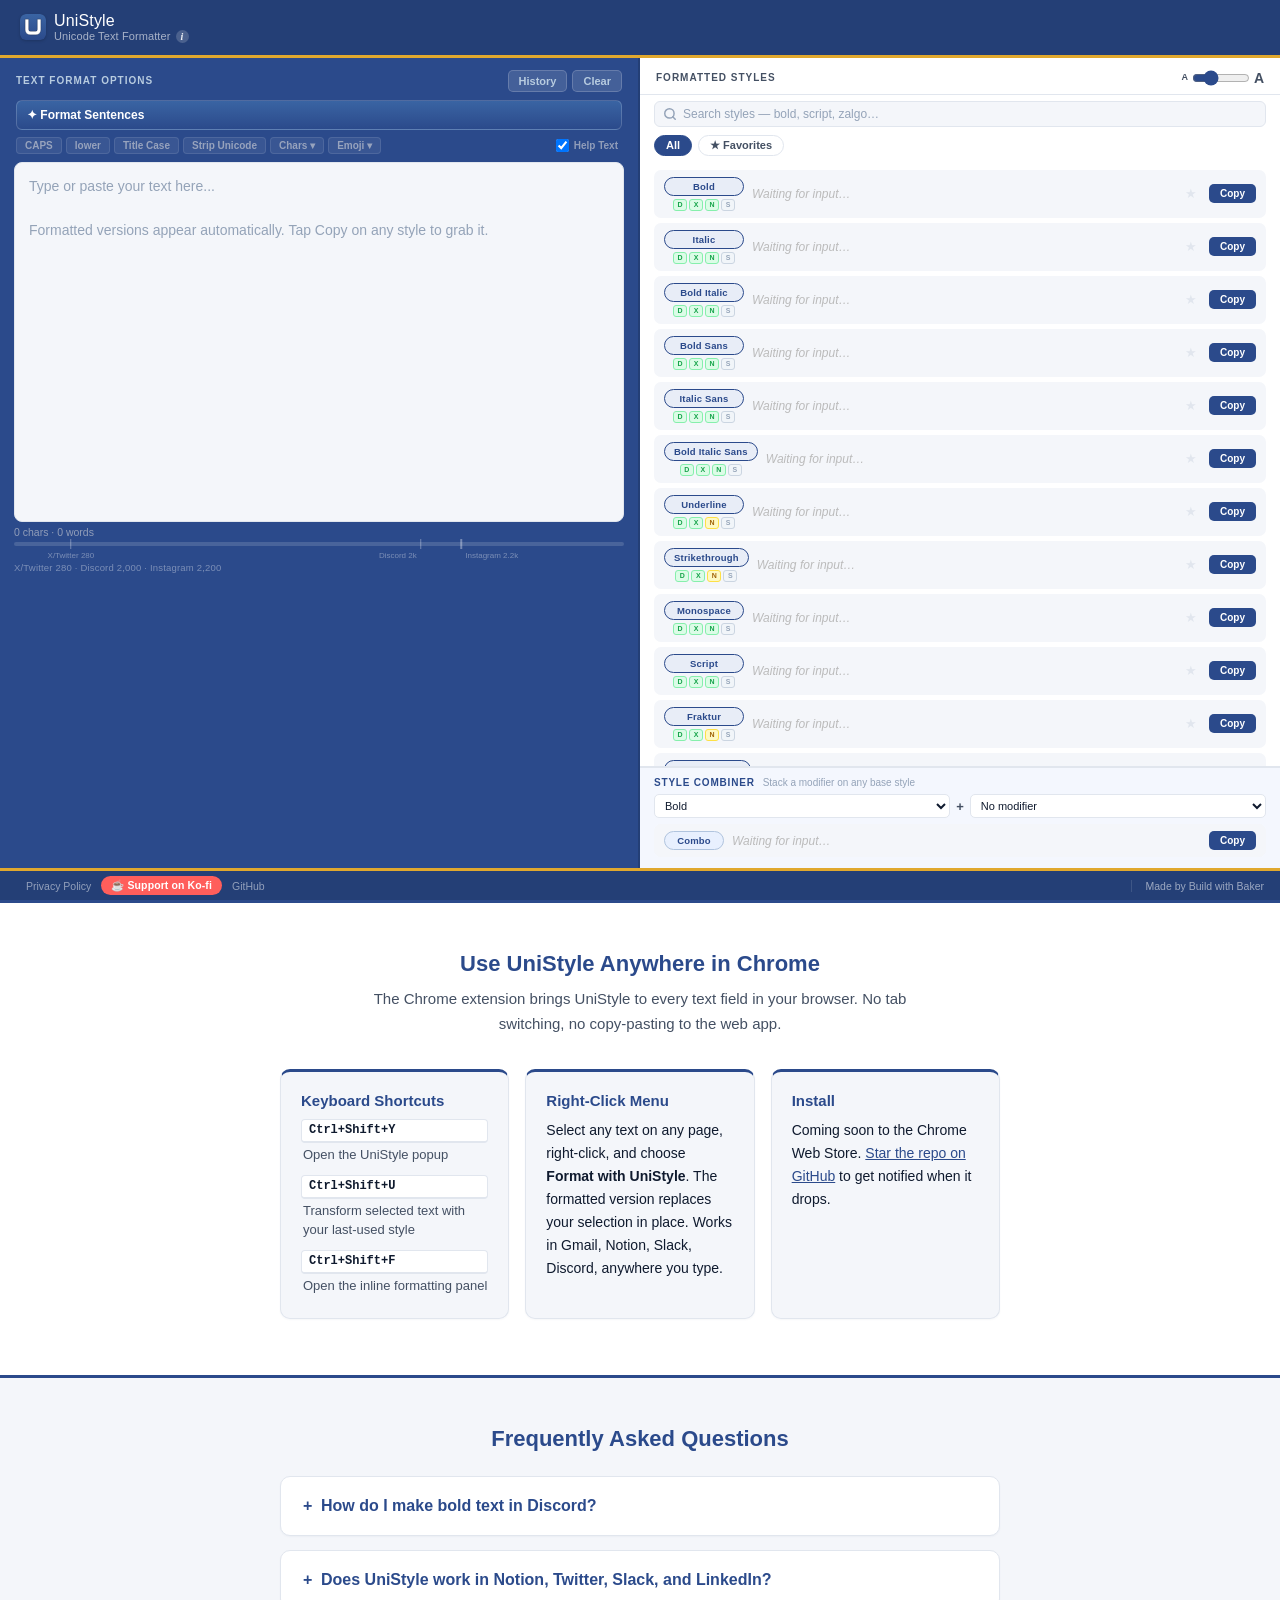
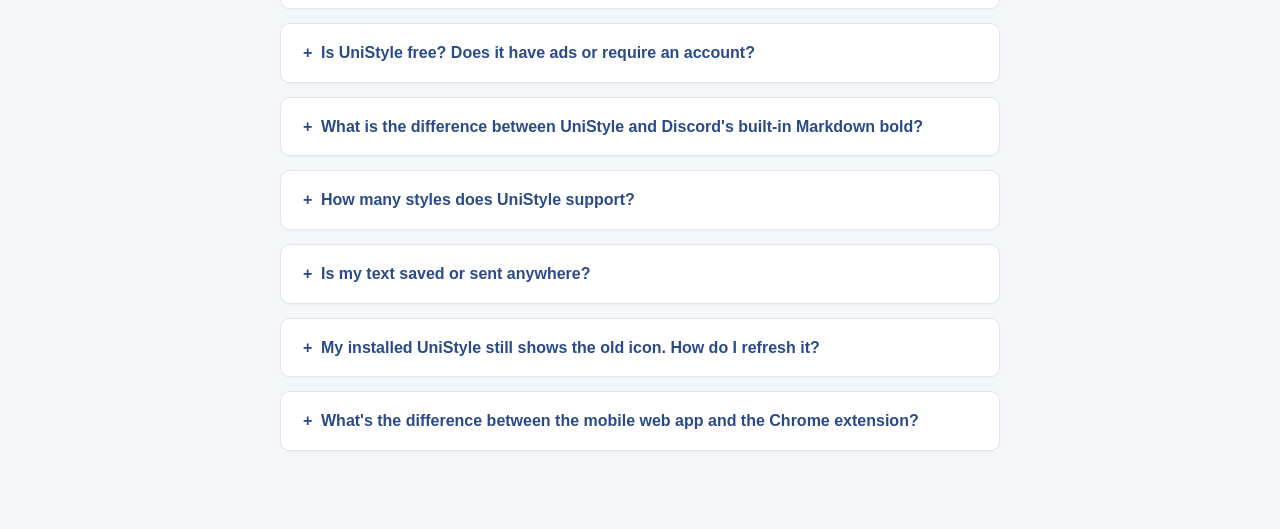
==== index.html @ a680b2f9 "Icon redesign cleanup: retire old #2E5082 palette across extension popup/panel CSS, README, BRAND.md" ====
<!DOCTYPE html>
<html lang="en">
<head>
  <meta charset="UTF-8" />
  <meta name="viewport" content="width=device-width, initial-scale=1.0, viewport-fit=cover" />
  <!-- Security headers (meta-equivalent; GitHub Pages does not allow custom HTTP headers).
       Note: frame-ancestors is intentionally omitted because browsers ignore it from <meta>. -->
  <meta http-equiv="Content-Security-Policy" content="default-src 'self'; script-src 'self' 'unsafe-inline'; style-src 'self' 'unsafe-inline'; img-src 'self' data:; font-src 'self' data:; connect-src 'self'; worker-src 'self'; manifest-src 'self'; base-uri 'none'; form-action 'none';">
  <meta name="referrer" content="strict-origin-when-cross-origin">
  <title>Unicode Text Formatter - UniStyle</title>
  <link rel="manifest" href="manifest.json" />

  <!-- Favicons - SVG first for modern browsers, ICO fallback for legacy, PNG sizes for older Android/iOS -->
  <link rel="icon" type="image/svg+xml" href="assets/icons/icon.svg" />
  <link rel="icon" type="image/x-icon" href="favicon.ico" />
  <link rel="icon" type="image/png" sizes="16x16" href="assets/icons/favicon-16.png" />
  <link rel="icon" type="image/png" sizes="32x32" href="assets/icons/favicon-32.png" />
  <link rel="icon" type="image/png" sizes="48x48" href="assets/icons/favicon-48.png" />
  <link rel="apple-touch-icon" sizes="180x180" href="assets/icons/apple-touch-icon-180.png" />

  <meta name="theme-color" content="#2B4A8B" />
  <meta name="description" content="Generate bold, italic, script, and monospace Unicode text for Discord, Notion, Twitter, Slack, and more. Free browser extension and web tool - no sign-up required.">
  <link rel="canonical" href="https://unistyle.io/">

  <!-- Open Graph -->
  <meta property="og:title" content="UniStyle - Unicode Text Formatter">
  <meta property="og:description" content="Generate bold, italic, script, and monospace text for Discord, Notion, Twitter, Slack, and more.">
  <meta property="og:url" content="https://unistyle.io/">
  <meta property="og:type" content="website">
  <meta property="og:image" content="https://unistyle.io/assets/img/og-image.jpg">
  <meta property="og:image:width" content="1200">
  <meta property="og:image:height" content="630">
  <meta property="og:image:type" content="image/jpeg">

  <!-- Twitter Card -->
  <meta name="twitter:card" content="summary_large_image">
  <meta name="twitter:title" content="UniStyle - Unicode Text Formatter">
  <meta name="twitter:description" content="Generate bold, italic, script, and monospace text for Discord, Notion, Twitter, Slack, and more.">
  <meta name="twitter:image" content="https://unistyle.io/assets/img/og-image.jpg">

  <!-- Structured data: SoftwareApplication -->
  <script type="application/ld+json">
  {
    "@context": "https://schema.org",
    "@type": "SoftwareApplication",
    "name": "UniStyle",
    "url": "https://unistyle.io",
    "description": "Convert plain text into Unicode bold, italic, script, monospace, and more for Discord, Notion, Twitter, Slack, and other platforms.",
    "applicationCategory": "UtilitiesApplication",
    "operatingSystem": "Chrome, Web",
    "offers": { "@type": "Offer", "price": "0", "priceCurrency": "USD" }
  }
  </script>

  <!-- Structured data: FAQPage -->
  <script type="application/ld+json">
  {
    "@context": "https://schema.org",
    "@type": "FAQPage",
    "mainEntity": [
      {"@type":"Question","name":"Does UniStyle work in Discord?","acceptedAnswer":{"@type":"Answer","text":"Yes. UniStyle generates Unicode Mathematical Alphanumeric characters that render in Discord text fields, bios, and status. Different from Discord's own Markdown bold and works anywhere plain text is accepted."}},
      {"@type":"Question","name":"Is UniStyle free?","acceptedAnswer":{"@type":"Answer","text":"Yes. Both the Chrome extension and the web tool at unistyle.io are entirely free with no account, no subscription, no payment."}},
      {"@type":"Question","name":"What platforms does UniStyle support?","acceptedAnswer":{"@type":"Answer","text":"Discord, Notion, Twitter/X, Slack, LinkedIn, email. Anywhere plain text input is accepted, the Unicode characters render."}},
      {"@type":"Question","name":"How is UniStyle different from Markdown bold?","acceptedAnswer":{"@type":"Answer","text":"Markdown only works inside the message body of apps that parse it. UniStyle generates actual Unicode characters, so the formatting travels with the text. It works in bios, status fields, third-party clients, and anywhere Markdown is unavailable."}},
      {"@type":"Question","name":"My installed UniStyle still shows the old icon. How do I refresh it?","acceptedAnswer":{"@type":"Answer","text":"New icons reach most installed users within a day via the service worker update cycle. On Android the home-screen launcher icon is pinned at install time - uninstall and reinstall from unistyle.io via Add to Home Screen to refresh it. Desktop and iOS installs pick up new icons automatically."}},
      {"@type":"Question","name":"What's the difference between the mobile web app and the Chrome extension?","acceptedAnswer":{"@type":"Answer","text":"The web app at unistyle.io is full-featured on every device - all 22 styles, character limit guides, history, favorites, and special characters work identically on mobile and desktop, and the app can be installed as a PWA on Android, iOS, or desktop. The Chrome extension is desktop-only (Chrome does not support extensions on mobile) and adds keyboard shortcuts (Ctrl+Shift+Y, Ctrl+Shift+U), a right-click Format with UniStyle menu on any text field, and an inline formatting panel that replaces selected text in place. On a phone use the web app; on a desktop browser the extension is faster for repeated use."}}
    ]
  }
  </script>

  <!-- Google AdSense - DISABLED awaiting AdSense approval. To re-enable, uncomment
       the script tag below AND the ad unit block lower in this file, then replace
       ca-pub-XXXXXXXXXX with the real publisher ID in both places.
  <script async src="https://pagead2.googlesyndication.com/pagead/js/adsbygoogle.js?client=ca-pub-XXXXXXXXXX" crossorigin="anonymous"></script>
  -->
  <style>
    *, *::before, *::after { box-sizing: border-box; margin: 0; padding: 0; }

    :root {
      /* ─────────────────────────────────────────────────────────────────────
       * Build with Baker v1.3 indigo-only umbrella palette (canonical tokens).
       * Source of truth: project-blueprints/build-with-baker/shared/palette.css
       * Decision brief:  project-blueprints/build-with-baker/future-enhancements/
       *                  indigo-only-decision-2026-05-23.md
       *
       * Inheritance pattern: UniStyle's local --primary / --accent / etc. tokens
       * below alias these via var(). When BwB ships a palette revision, update
       * the --bwb-* block here to match shared/palette.css; local tokens follow
       * automatically. Static site so we can't @import the CSS file; we inline-
       * copy the umbrella tokens and treat divergence as a drift bug.
       * ───────────────────────────────────────────────────────────────────── */

      /* BwB umbrella brand - the umbrella's saturated brand color. Per-product
       * accents may add their own (see UniStyle amber --us-accent below). */
      --bwb-brand-primary:        #2B4A8B;
      --bwb-brand-primary-hover:  #243F76;
      --bwb-brand-primary-soft:   #E8EDF7;

      /* BwB surface and structure */
      --bwb-surface-base:         #F4F6FA;
      --bwb-surface-elevated:     #FFFFFF;
      --bwb-border-subtle:        #E1E6EE;
      --bwb-border-strong:        #C2CAD6;

      /* BwB text ramp */
      --bwb-text-primary:         #0F1A2E;
      --bwb-text-secondary:       #445063;
      --bwb-text-muted:           #7A8497;
      --bwb-text-inverse:         #FFFFFF;

      /* BwB status family - functional state, not brand */
      --bwb-status-success:       #2E7D5B;
      --bwb-status-warning:       #B5851A;
      --bwb-status-danger:        #B82F2F;
      --bwb-status-info:          #3A6FA8;

      /* ─────────────────────────────────────────────────────────────────────
       * UniStyle local tokens - alias to BwB umbrella above.
       * Local names preserved for compatibility with existing class-level CSS.
       * UniStyle-specific values (--primary-light, --text-light, --text-dark)
       * stay inline because they have no BwB equivalent.
       * ───────────────────────────────────────────────────────────────────── */
      --primary:        var(--bwb-brand-primary);
      --primary-dark:   var(--bwb-brand-primary-hover);
      --primary-light:  #4A6BB8;                          /* UniStyle-only: lifted indigo for chip-bg */
      --primary-2:      #3a64a3;                           /* lifted-indigo gradient top, matches extension popup */
      --accent:         var(--bwb-brand-primary);         /* legacy alias for --primary */
      --accent-bg:      var(--bwb-brand-primary-soft);
      --accent-border:  var(--bwb-brand-primary);
      --accent-hover:   var(--bwb-brand-primary-hover);
      --neutral:        var(--bwb-text-secondary);
      --bg:             var(--bwb-surface-base);
      --white:          var(--bwb-surface-elevated);
      --border:         var(--bwb-border-subtle);
      --text-light:     #b8cce0;                          /* UniStyle-only: light text on dark panel */
      --text-dark:      var(--bwb-text-primary);

      /* UniStyle per-product accent (amber) - locked 2026-05-25.
       * Hex source of truth: BRAND.md at repo root.
       * UniStyle sits below the BwB indigo-only umbrella with its own per-product
       * accent (allowed per build-with-baker-brand-color-palette/_known-issues.md
       * Issue 2). Contrast: --us-accent #E0A82E is 2.14:1 on white (non-text only:
       * focus rings, borders, soft fills). For body text on white surfaces use
       * --us-accent-deep #8A5A0E (5.74:1, AA). On dark navy (#1c3560) --us-accent
       * is 5.55:1, AA. */
      --us-accent:        #E0A82E;
      --us-accent-hover:  #C68F1F;
      --us-accent-soft:   #FEF3D1;
      --us-accent-deep:   #8A5A0E;
    }

    html, body {
      height: 100%;
      font-family: -apple-system, BlinkMacSystemFont, 'Segoe UI', Roboto, sans-serif;
      background: var(--bg);
      color: var(--text-dark);
    }

    .app { display: flex; flex-direction: column; height: 100vh; overflow: hidden; }

    /* ── Header ─────────────────────────────────────────── */
    .app-header {
      background: var(--primary-dark);
      border-bottom: 3px solid var(--us-accent);   /* was var(--accent) — now visible amber rule */
      flex-shrink: 0;
      padding: 12px 20px;
      display: flex;
      align-items: center;
      justify-content: space-between;
      gap: 12px;
    }
    .header-title {
      color: var(--white);
      font-size: 17px;
      font-weight: 700;
      letter-spacing: 0.01em;
      display: flex;
      align-items: center;
      gap: 8px;
    }
    .header-title .t-badge {
      width: 26px;
      height: 26px;
      border-radius: 6px;
      box-shadow: 0 1px 3px rgba(0,0,0,0.18);
      overflow: hidden;
      display: inline-flex;
      flex-shrink: 0;
      padding: 0;
    }
    .header-title .t-badge svg {
      width: 100%;
      height: 100%;
      display: block;
    }
    .header-title .title-text { display: flex; flex-direction: column; line-height: 1.1; }
    .header-title .title-tagline { font-size: 11px; font-weight: 500; color: rgba(255,255,255,0.6); letter-spacing: 0.01em; display: inline-flex; align-items: center; gap: 5px; }
    .info-bubble {
      display: inline-flex;
      align-items: center;
      justify-content: center;
      width: 13px;
      height: 13px;
      border-radius: 50%;
      background: rgba(255,255,255,0.18);
      color: rgba(255,255,255,0.9);
      font-size: 10px;
      font-weight: 700;
      font-style: italic;
      font-family: Georgia, 'Times New Roman', serif;
      cursor: help;
      user-select: none;
      transition: background 0.15s;
    }
    .info-bubble:hover, .info-bubble:focus { background: rgba(255,255,255,0.35); outline: none; }
    .header-actions { display: flex; gap: 8px; align-items: center; }
    .help-toggle {
      display: inline-flex;
      align-items: center;
      gap: 5px;
      font-size: 10px;
      font-weight: 600;
      color: rgba(245,240,232,0.5);
      cursor: pointer;
      user-select: none;
      padding: 2px 4px;
      margin-left: auto;
      white-space: nowrap;
    }
    .help-toggle:hover { color: rgba(245,240,232,0.88); }
    .help-toggle input { cursor: pointer; margin: 0; }
    .btn-header {
      background: rgba(255,255,255,0.12);
      color: var(--text-light);
      border: 1px solid rgba(255,255,255,0.18);
      border-radius: 6px;
      padding: 5px 13px;
      font-size: 12px;
      font-weight: 600;
      cursor: pointer;
      transition: background 0.15s, color 0.15s;
      white-space: nowrap;
    }
    .btn-header:hover { background: rgba(255,255,255,0.2); color: #fff; }
    #installBtn { display: none; }

    /* ── Two-panel layout ────────────────────────────────── */
    .panels {
      flex: 1;
      display: grid;
      grid-template-columns: 1fr 1fr;
      overflow: hidden;
      min-height: 0;
    }

    /* main#main wrapper was added during the Tier 2 Group B a11y pass as a
       semantic landmark. It must mirror the flex sizing that .panels relied on
       when it was a direct child of .app, otherwise content height pushes the
       footer below .app's height-constrained box and overflow:hidden clips it
       from view. This rule is the upstream half of the 100dvh footer fix. */
    main#main {
      flex: 1;
      min-height: 0;
      display: flex;
      flex-direction: column;
      overflow: hidden;
    }

    /* ── Left panel ──────────────────────────────────────── */
    .left-panel {
      background: var(--primary);
      display: flex;
      flex-direction: column;
      overflow: hidden;
      border-right: 2px solid var(--primary-dark);
    }
    .panel-header { padding: 12px 16px 8px; flex-shrink: 0; }
    .panel-label {
      font-size: 10px;
      font-weight: 700;
      letter-spacing: 0.1em;
      text-transform: uppercase;
    }
    .left-panel .panel-label  { color: var(--text-light); }
    .right-panel .panel-label { color: var(--neutral); }

    .left-panel .panel-header { display: flex; flex-direction: column; gap: 7px; }
    .header-top { display: flex; align-items: center; justify-content: space-between; }
    .input-actions { display: flex; gap: 5px; }

    .btn-input {
      background: rgba(255,255,255,0.12);
      color: var(--text-light);
      border: 1px solid rgba(255,255,255,0.18);
      border-radius: 5px;
      padding: 4px 10px;
      font-size: 11px;
      font-weight: 600;
      cursor: pointer;
      transition: background 0.15s, color 0.15s;
      position: relative;
    }
    .btn-input:hover { background: rgba(255,255,255,0.2); color: #fff; }

    /* ── Primary action row (Format Sentences) ───────────── */
    .primary-action-row { padding-top: 1px; }
    .btn-format-primary {
      width: 100%;
      padding: 7px 10px;
      background: linear-gradient(180deg, var(--primary-2, #3a64a3), var(--accent));
      color: #fff;
      border: 1px solid rgba(255,255,255,0.18);
      border-radius: 6px;
      font-size: 12px;
      font-weight: 600;
      cursor: pointer;
      text-align: left;
      transition: filter 0.15s, transform 0.08s;
    }
    .btn-format-primary:hover { filter: brightness(1.1); }
    .btn-format-primary:active { transform: scale(0.99); }

    /* ── Transform buttons ───────────────────────────────── */
    .transform-row { display: flex; gap: 4px; flex-wrap: wrap; }
    .btn-transform {
      background: rgba(255,255,255,0.07);
      color: rgba(245,240,232,0.5);
      border: 1px solid rgba(255,255,255,0.1);
      border-radius: 4px;
      padding: 2px 8px;
      font-size: 10px;
      font-weight: 600;
      cursor: pointer;
      transition: background 0.12s, color 0.12s;
      position: relative;
    }
    .btn-transform:hover { background: rgba(255,255,255,0.15); color: rgba(245,240,232,0.88); }
    .btn-chars-toggle.open { background: rgba(255,255,255,0.22) !important; color: #fff !important; }

    /* ── Special character buttons ───────────────────────── */
    .special-chars-row {
      display: none;
      flex-wrap: wrap;
      gap: 3px;
      align-items: center;
      padding-top: 1px;
    }
    .special-chars-row.open { display: flex; }
    .chars-label {
      font-size: 9px;
      font-weight: 700;
      letter-spacing: 0.07em;
      text-transform: uppercase;
      color: rgba(245,240,232,0.38);
      flex-shrink: 0;
      margin-right: 1px;
      user-select: none;
    }
    .btn-special {
      background: rgba(255,255,255,0.07);
      color: rgba(245,240,232,0.72);
      border: 1px solid rgba(255,255,255,0.12);
      border-radius: 4px;
      padding: 1px 5px;
      font-size: 11.5px;
      line-height: 1.5;
      cursor: pointer;
      font-family: inherit;
      transition: background 0.1s, color 0.1s;
    }
    .btn-special:hover { background: rgba(255,255,255,0.22); color: #fff; }
    .btn-special:active { transform: scale(0.9); }

    #inputText {
      flex: 0 1 auto;
      height: 360px;
      min-height: 280px;
      max-height: 60vh;
      margin: 0 14px 0;
      border: 1.5px solid var(--border);
      border-radius: 8px;
      background: var(--bg);
      color: var(--text-dark);
      font-size: 14px;
      line-height: 1.6;
      padding: 12px 14px;
      resize: none;
      outline: none;
      overflow-y: auto;
      font-family: inherit;
      transition: border-color 0.15s, box-shadow 0.15s, height 0.12s ease-out;
    }
    #inputText::placeholder { color: #94a3b8; }
    #inputText:focus { border-color: rgba(43,74,139,0.8); box-shadow: 0 0 0 2px rgba(43,74,139,0.28); }

    /* ── Char counter ────────────────────────────────────── */
    .char-counter {
      padding: 4px 14px 2px;
      font-size: 10.5px;
      color: rgba(245,240,232,0.5);
      flex-shrink: 0;
    }

    /* ── Character limit bar ─────────────────────────────── */
    .limit-bar-wrap {
      padding: 2px 14px 10px;
      flex-shrink: 0;
    }
    .limit-bar-track {
      position: relative;
      height: 4px;
      background: rgba(255,255,255,0.14);
      border-radius: 99px;
    }
    .limit-bar-fill {
      height: 100%;
      border-radius: 99px;
      background: #4ade80;
      width: 0%;
      transition: width 0.12s, background 0.2s;
    }
    .limit-marker {
      position: absolute;
      top: -3px;
      width: 1.5px;
      height: 10px;
      background: rgba(255,255,255,0.35);
      transform: translateX(-50%);
    }
    .limit-marker span {
      position: absolute;
      top: 12px;
      left: 50%;
      transform: translateX(-50%);
      font-size: 8px;
      color: rgba(255,255,255,0.38);
      white-space: nowrap;
      pointer-events: none;
    }
    /* Discord (66.67%) and Instagram (73.33%) ticks sit 6.66% apart; the default
       centered labels collide. Option B alignment: Discord label ends right-justified
       at its tick, Instagram label starts left-justified at its tick. X/Twitter stays
       centered. Padding gives 2px breathing room from the tick. */
    .limit-marker.lm-right span { left: auto; right: 50%; transform: none; padding-right: 4px; }
    .limit-marker.lm-left  span { left: 50%;  right: auto; transform: none; padding-left: 4px; }
    .limit-status {
      margin-top: 16px;
      font-size: 9.5px;
      color: rgba(255,255,255,0.38);
      letter-spacing: 0.02em;
    }
    .limit-exceeded { color: #fca5a5 !important; }

    /* ── Right panel ─────────────────────────────────────── */
    .right-panel {
      background: var(--white);
      display: flex;
      flex-direction: column;
      overflow: hidden;
    }
    .right-panel .panel-header {
      border-bottom: 1px solid var(--border);
      display: flex;
      align-items: center;
      justify-content: space-between;
    }

    /* ── Font size slider ────────────────────────────────── */
    .size-ctrl {
      display: flex;
      align-items: center;
      gap: 4px;
    }
    .size-lbl {
      color: var(--neutral);
      font-weight: 700;
      line-height: 1;
      user-select: none;
    }
    .size-lbl-sm { font-size: 9px; }
    .size-lbl-lg { font-size: 14px; }
    #sizeSlider {
      width: 58px;
      accent-color: var(--primary);
      cursor: pointer;
    }

    /* ── Style search ────────────────────────────────────── */
    .search-row {
      padding: 6px 14px 2px;
      flex-shrink: 0;
    }
    .style-search {
      width: 100%;
      padding: 5px 10px 5px 28px;
      border: 1px solid var(--border);
      border-radius: 6px;
      font-size: 12px;
      font-family: inherit;
      color: var(--text-dark);
      background: var(--bg) url("data:image/svg+xml,%3Csvg xmlns='http://www.w3.org/2000/svg' width='14' height='14' viewBox='0 0 24 24' fill='none' stroke='%2394a3b8' stroke-width='2.5' stroke-linecap='round'%3E%3Ccircle cx='11' cy='11' r='8'/%3E%3Cline x1='21' y1='21' x2='16.65' y2='16.65'/%3E%3C/svg%3E") 8px 50% / 14px no-repeat;
      outline: none;
      transition: border-color 0.15s;
    }
    .style-search:focus {
      border-color: var(--us-accent);
      box-shadow: 0 0 0 2px rgba(224,168,46,0.20);
    }
    .style-search::placeholder { color: #94a3b8; }

    /* ── Filter chips ────────────────────────────────────── */
    .filter-chips { display: flex; gap: 6px; padding: 6px 14px 4px; flex-shrink: 0; }
    .chip {
      font-size: 11px;
      font-weight: 600;
      padding: 3px 11px;
      border-radius: 99px;
      border: 1px solid var(--border);
      background: transparent;
      color: var(--neutral);
      cursor: pointer;
      transition: background 0.12s, color 0.12s, border-color 0.12s;
    }
    .chip.active { background: var(--primary); color: #fff; border-color: var(--primary); }

    #outputList {
      flex: 1;
      overflow-y: auto;
      padding: 10px 14px 8px;
    }

    /* ── Style rows ──────────────────────────────────────── */
    .style-row {
      display: flex;
      align-items: center;
      gap: 8px;
      padding: 6px 9px;
      border-radius: 7px;
      background: var(--bg);
      margin-bottom: 5px;
      border: 1px solid transparent;
      transition: border-color 0.12s;
    }
    .style-row:hover { border-color: var(--us-accent); }

    /* ── Pill cell (pill + compat dots) ─────────────────── */
    .pill-cell { display: flex; flex-direction: column; align-items: center; gap: 3px; flex-shrink: 0; }
    .style-pill {
      font-size: 9.5px;
      padding: 3px 9px;
      background: var(--accent-bg);
      color: var(--accent);
      border: 1px solid var(--accent-border);
      border-radius: 99px;
      min-width: 80px;
      text-align: center;
      font-weight: 700;
      letter-spacing: 0.02em;
      white-space: nowrap;
    }

    /* ── Platform compat dots ────────────────────────────── */
    .compat-row { display: flex; gap: 2px; }
    .cd {
      font-size: 7px;
      font-weight: 800;
      width: 14px;
      height: 12px;
      border-radius: 3px;
      display: flex;
      align-items: center;
      justify-content: center;
      cursor: default;
      position: relative;
      letter-spacing: 0;
    }
    .cd-2 { background: #dcfce7; color: #16a34a; border: 1px solid #86efac; }
    .cd-1 { background: #fef9c3; color: #a16207; border: 1px solid #fde047; }
    .cd-0 { background: #f1f5f9; color: #94a3b8; border: 1px solid #cbd5e1; }

    .style-output {
      flex: 1;
      font-size: var(--output-size, 14px);
      line-height: 1.5;
      color: var(--text-dark);
      word-break: break-word;
      min-width: 0;
    }
    .style-output.placeholder { font-size: 12px; color: #bbb; font-style: italic; }

    .copy-btn {
      background: var(--accent);
      color: #fff;
      border: none;
      border-radius: 5px;
      font-size: 10px;
      font-weight: 700;
      padding: 4px 11px;
      cursor: pointer;
      flex-shrink: 0;
      transition: background 0.15s, transform 0.08s;
      white-space: nowrap;
    }
    .copy-btn:hover { background: var(--accent-hover); }
    .copy-btn:active { transform: scale(0.95); }
    .copy-btn.copied { background: #2a7a3b; }

    /* ── Heart / favorites ───────────────────────────────── */
    .heart-btn {
      background: transparent;
      border: none;
      color: var(--border);
      font-size: 13px;
      cursor: pointer;
      padding: 2px 4px;
      flex-shrink: 0;
      line-height: 1;
      transition: color 0.15s, transform 0.1s;
    }
    .heart-btn:hover { color: var(--us-accent); }
    .heart-btn.active { color: var(--us-accent); }
    .heart-btn:active { transform: scale(1.3); }

    /* ── Zalgo slider ────────────────────────────────────── */
    .zalgo-ctrl { display: flex; align-items: center; gap: 5px; flex-shrink: 0; }
    .zalgo-ctrl input[type=range] { width: 56px; accent-color: var(--accent); }
    .zalgo-level { font-size: 9px; font-weight: 700; color: var(--accent); min-width: 40px; text-align: left; }

    /* ── Combo builder ───────────────────────────────────── */
    .combo-section {
      flex-shrink: 0;
      padding: 9px 14px 11px;
      border-top: 2px solid var(--border);
      background: #f4f7fe;
    }
    .combo-header { display: flex; align-items: baseline; gap: 8px; margin-bottom: 6px; }
    .combo-title { font-size: 10px; font-weight: 700; text-transform: uppercase; letter-spacing: 0.08em; color: var(--primary); }
    .combo-subtitle { font-size: 10px; color: #94a3b8; }
    .combo-controls { display: flex; align-items: center; gap: 6px; margin-bottom: 6px; }
    .combo-select {
      flex: 1;
      font-size: 11px;
      padding: 4px 6px;
      border: 1px solid var(--border);
      border-radius: 5px;
      background: #fff;
      color: var(--text-dark);
      cursor: pointer;
      font-family: inherit;
    }
    .combo-plus { font-weight: 800; color: var(--neutral); font-size: 13px; flex-shrink: 0; }
    .combo-pill { background: #e8f0fe; color: var(--primary); border-color: #b0c4de; min-width: 60px; }
    .combo-row { margin-bottom: 0; }

    /* ── History dropdown ────────────────────────────────── */
    .hist-dropdown {
      display: none;
      position: fixed;
      background: #fff;
      border: 1px solid var(--border);
      border-radius: 8px;
      box-shadow: 0 4px 20px rgba(0,0,0,0.15);
      min-width: 260px;
      max-width: 340px;
      max-height: 280px;
      overflow-y: auto;
      z-index: 1000;
    }
    .hist-header {
      padding: 8px 12px 6px;
      font-size: 10px;
      font-weight: 700;
      letter-spacing: 0.08em;
      text-transform: uppercase;
      color: var(--neutral);
      border-bottom: 1px solid var(--border);
    }
    .hist-item {
      display: flex;
      align-items: center;
      gap: 8px;
      padding: 7px 12px;
      border-bottom: 1px solid var(--bg);
      transition: background 0.1s;
    }
    .hist-item:last-child { border-bottom: none; }
    .hist-item:hover { background: var(--bg); }
    .hist-preview { flex: 1; font-size: 12px; color: var(--text-dark); overflow: hidden; white-space: nowrap; text-overflow: ellipsis; }
    .hist-use {
      font-size: 10px;
      font-weight: 600;
      padding: 2px 9px;
      background: var(--primary);
      color: #fff;
      border: none;
      border-radius: 4px;
      cursor: pointer;
      flex-shrink: 0;
      transition: background 0.12s;
    }
    .hist-use:hover { background: var(--primary-light); }

    /* ── Tooltips — rendered via JS portal (position:fixed bypasses all overflow:hidden) ── */
    #tt-portal {
      position: fixed;
      background: #1a2535;
      color: #fff;
      font-size: 11px;
      padding: 5px 10px;
      border-radius: 5px;
      pointer-events: none;
      z-index: 9999;
      max-width: 240px;
      white-space: normal;
      text-align: center;
      line-height: 1.4;
      display: none;
      opacity: 0;
      transition: opacity 0.15s;
    }

    /* ── Mobile help bar (replaces desktop tooltip portal on touch devices) ── */
    .mobile-help-bar {
      display: none;
      position: fixed;
      top: 0;
      left: 0;
      right: 0;
      z-index: 10000;
      background: #1a2535;
      color: #fff;
      font-size: 13px;
      line-height: 1.4;
      padding: 10px 44px 10px 14px;
      box-shadow: 0 2px 10px rgba(0,0,0,0.35);
      transform: translateY(-100%);
      transition: transform 0.18s ease-out;
    }
    .mobile-help-bar.active { display: block; transform: translateY(0); }
    .mhb-close {
      position: absolute;
      right: 4px;
      top: 50%;
      transform: translateY(-50%);
      width: 36px;
      height: 36px;
      border: none;
      background: transparent;
      color: rgba(255,255,255,0.75);
      font-size: 22px;
      line-height: 1;
      cursor: pointer;
      padding: 0;
      border-radius: 4px;
    }
    .mhb-close:hover, .mhb-close:focus { color: #fff; background: rgba(255,255,255,0.08); outline: none; }
    /* Highlight the element whose tip is currently shown in the mobile help bar */
    [data-tip-active="true"] {
      outline: 2px solid #fbbf24;
      outline-offset: 2px;
      border-radius: 4px;
    }

    /* ── Footer ──────────────────────────────────────────── */
    .app-footer {
      background: var(--primary-dark);
      border-top: 3px solid var(--us-accent);
      flex-shrink: 0;
      padding: 5px 16px calc(5px + env(safe-area-inset-bottom)) 16px;
      display: flex;
      align-items: center;
    }
    .footer-note { font-size: 10.5px; color: rgba(255,255,255,0.45); }
    .app-footer a { font-size: 10.5px; color: rgba(255,255,255,0.5); text-decoration: none; margin-left: 10px; }
    .app-footer a:hover { color: rgba(255,255,255,0.85); text-decoration: underline; }
    /* Build with Baker umbrella attribution - small distinct text link.
     * Upgrade to the KB-spec pill (#2B4A8B background) once BwB has a domain
     * and bird-mark icon. */
    .app-footer a.bwb-attrib { color: rgba(255,255,255,0.55); margin-left: auto; padding-left: 14px; border-left: 1px solid rgba(255,255,255,0.12); }
    .app-footer a.bwb-attrib:hover { color: rgba(255,255,255,0.95); }
    /* Ko-fi support button - visually distinct from the text links, Ko-fi red */
    .app-footer a.kofi-button {
      display: inline-block;
      background: #FF5E5B;        /* Ko-fi vendor red (required) */
      color: #ffffff;
      padding: 3px 10px;
      border-radius: 12px;
      font-weight: 600;
      letter-spacing: 0.01em;
      transition: background 0.15s ease;
    }
    .app-footer a.kofi-button:hover {
      background: #E54845;        /* Ko-fi red, darker for hover */
      color: #ffffff;
      text-decoration: none;
    }

    /* ── Mobile ──────────────────────────────────────────── */
    @media (max-width: 680px) {
      .panels { grid-template-columns: 1fr; grid-template-rows: 45dvh 1fr; }
      .left-panel { border-right: none; border-bottom: 2px solid var(--primary-dark); }
      /* Hide the per-marker text labels on the limit bar - they overlap at narrow widths.
         The .limit-status row below shows the same platform-limits info readably. */
      .limit-marker span { display: none; }
      /* Restore flex-fill textarea on mobile - matches pre-2026-05-20 behavior.
         !important on height beats the JS auto-grow's inline style so the textarea
         flex-fills the 50vh left-panel cell rather than locking to a content-driven height. */
      #inputText { flex: 1; height: auto !important; min-height: 140px !important; max-height: none !important; font-size: 16px; }
      /* Tighten limit-status so the platform list wraps cleanly if needed */
      .limit-status { font-size: 10px; line-height: 1.4; word-spacing: 0.05em; }
      /* Pagination shows exactly PAGE_SIZE rows per page, so the list must never scroll
         internally on mobile - hide overflow to suppress any scrollbar / touch-scroll. */
      #outputList { overflow: hidden; }
      /* Nav is always visible on mobile (JS enforces this too); declaring it here avoids
         the pre-JS hidden->visible flash and the resulting layout shift. Tighter padding
         than desktop so the style list below gets more whole rows. */
      .style-nav { display: flex; padding: 3px 14px 4px; }
      /* Trim the filter-chips row too, for the same row-budget reason. */
      .filter-chips { padding: 3px 14px 3px; }
      /* Hide the combo builder on ALL mobile widths. Its ~109px fixed height leaves too
         little room for the style list, which must show whole rows with NO internal scroll
         (at 481-680px it collapsed the list to ~47px, clipping even a single row). Combo
         stays available on desktop. */
      .combo-section { display: none; }
      /* iOS Safari viewport fix: 100vh includes the URL bar overlay, which pushes
         the footer (and the Ko-fi button) below the visible area. 100dvh tracks
         the visible viewport so the footer stays on screen regardless of filter
         state or scroll position inside #outputList. */
      .app { height: 100dvh; }
      /* Special-char inserts on mobile: ONE horizontal scroll strip of finger-sized
         buttons, instead of wrapping all ~25 onto stacked rows (tiny tap targets and a
         tall footprint). Swipe the strip sideways to reach the rest. */
      .special-chars-row.open {
        flex-wrap: nowrap;
        overflow-x: auto;
        -webkit-overflow-scrolling: touch;
        gap: 6px;
        padding-bottom: 3px;
        scrollbar-width: thin;
      }
      .special-chars-row.open .chars-label { flex-shrink: 0; }
      .btn-special {
        min-width: 38px;
        min-height: 38px;
        padding: 6px 10px;
        font-size: 17px;
        line-height: 1;
        flex-shrink: 0;
      }
    }

    /* Tier 2 Group B - 2026-05-20 - FAQ + a11y primitives */

    /* Allow body scroll so FAQ becomes reachable below the .app's 100vh */
    html, body { height: auto; min-height: 100%; }
    body { overflow-y: auto; }

    /* H1 reset - keep visual parity with the original div */
    h1.header-title {
      font-size: inherit;
      font-weight: inherit;
      line-height: inherit;
    }

    /* Skip-link */
    .skip-link {
      position: absolute; left: -9999px; top: 0; z-index: 9999;
      background: var(--primary); color: #fff;
      padding: 8px 14px; border-radius: 6px;
      text-decoration: none; font-weight: 600;
    }
    .skip-link:focus { left: 8px; top: 8px; }

    /* FAQ section */
    .faq-section { background: var(--bg); padding: 48px 20px 64px; color: var(--text-dark); border-top: 3px solid var(--primary); }
    .faq-container { max-width: 720px; margin: 0 auto; }
    .faq-section-heading { font-size: 22px; font-weight: 700; color: var(--primary); margin-bottom: 24px; text-align: center; }
    .faq-item { background: var(--white, #fff); border: 1px solid var(--border, #d0dcea); border-radius: 10px; padding: 14px 22px; margin-bottom: 14px; box-shadow: 0 1px 2px rgba(28, 53, 96, 0.04); }
    .faq-item summary.faq-q { font-size: 16px; font-weight: 700; color: var(--primary); line-height: 1.35; cursor: pointer; padding: 4px 0; list-style: none; }
    .faq-item summary.faq-q::-webkit-details-marker { display: none; }
    .faq-item summary.faq-q::before { content: '+'; display: inline-block; width: 18px; font-weight: 700; color: var(--primary); }
    .faq-item[open] summary.faq-q::before { content: '\2212'; }
    .faq-item .faq-a { font-size: 15px; line-height: 1.65; color: var(--text-dark); margin-top: 10px; }
    /* FAQ links use --us-accent-deep (5.74:1 on white, AA). --us-accent itself is too
       light for body text on white - it's reserved for focus rings, borders, soft fills. */
    .faq-item .faq-a a { color: var(--us-accent-deep); text-decoration: underline; }
    .faq-item .faq-a a:hover { color: var(--us-accent-hover); }
    .faq-item .faq-a a:focus-visible { outline: 2px solid var(--us-accent); outline-offset: 2px; border-radius: 2px; }
    .faq-item .faq-a code { background: rgba(46, 80, 130, 0.08); padding: 1px 5px; border-radius: 3px; font-family: ui-monospace, 'SF Mono', Monaco, 'Cascadia Code', Menlo, monospace; font-size: 0.95em; }
    @media (max-width: 700px) {
      .faq-section { padding: 32px 14px 48px; }
      .faq-item { padding: 12px 16px; }
      .faq-item summary.faq-q { font-size: 15px; }
      .faq-item .faq-a { font-size: 14px; }
    }

    /* Style pagination nav - hidden by default, shown by JS on mobile */
    .style-nav {
      display: none;
      align-items: center;
      justify-content: space-between;
      padding: 4px 14px 6px;
      flex-shrink: 0;
      gap: 8px;
    }
    .btn-style-nav {
      min-height: 36px;
      min-width: 48px;
      background: var(--primary);
      color: #fff;
      border: none;
      border-radius: 6px;
      font-size: 13px;
      font-weight: 600;
      cursor: pointer;
      padding: 6px 14px;
      transition: background 0.12s;
    }
    .btn-style-nav:disabled { background: var(--border); color: var(--neutral); cursor: default; }
    .style-page-ind { font-size: 12px; color: var(--neutral); }
    /* Narrow mobile (380-480px) - touch targets and layout tightening */
    @media (max-width: 480px) {
      /* Recover vertical space in the header */
      .app-header { padding: 8px 12px; }

      /* Stacked-panel split tuned for at-least-3 style rows guaranteed on any
         mid-size phone (Pixel 4XL class ~412x869 logical px with address bar visible).
         IMPORTANT: must use dvh not vh. The .app container is 100dvh (visible viewport),
         so .panels itself measures dvh; using vh on the children overshoots when the
         address bar is showing and collapses the right panel to 2-3 rows. dvh-based
         allocation guarantees the right panel gets ~58% of the visible viewport.
         (Combo is already hidden across mobile by the <=680px block above.) */
      .panels { grid-template-rows: 38dvh 1fr; }

      /* Touch targets: Apple HIG recommends 44x44px minimum tap area.
         Primary action gets 44px; secondary per-row buttons get 36px.
         Using min-height + padding so the tap area grows without changing layout logic. */
      .btn-format-primary { min-height: 44px; padding: 10px 14px; font-size: 13px; }
      .copy-btn           { min-height: 36px; padding: 7px 12px;  font-size: 11px; }
      .heart-btn          { min-height: 36px; min-width: 36px; padding: 4px 6px; font-size: 14px; }
      .chip               { min-height: 36px; padding: 5px 12px; }
      .btn-input          { min-height: 36px; padding: 7px 10px; }
      .btn-transform      { min-height: 30px; padding: 5px 8px; }

      /* Style rows - slightly more padding for comfortable touch interaction */
      .style-row { padding: 7px 8px; }

      /* Footer - allow links to wrap to a second line on very narrow viewports */
      .app-footer { display: flex; flex-wrap: wrap; gap: 4px 0; align-items: center; padding: 6px 14px; }
      .app-footer a { margin-left: 5px; }
    }

    /* Short mobile viewports (<= 720px tall) that are too WIDE for the <=480px block
       (i.e. 481-680px wide, e.g. a small phone in landscape or a narrow tablet): pull the
       input split down to 42vh so the style list still gets whole rows with no scroll.
       (<=480px phones already get 42vh above; chip/nav chrome trims live in <=680px.) */
    @media (max-width: 680px) and (max-height: 720px) {
      .panels { grid-template-rows: 38dvh 1fr; }
    }

    /* Chrome Extension section - desktop only (hidden on mobile; extension is not available on mobile) */
    .ext-section {
      background: var(--white);
      padding: 48px 20px 56px;
      border-top: 3px solid var(--primary);
      color: var(--text-dark);
    }
    .ext-container { max-width: 720px; margin: 0 auto; }
    .ext-heading { font-size: 22px; font-weight: 700; color: var(--primary); margin-bottom: 10px; text-align: center; }
    .ext-intro { font-size: 15px; line-height: 1.65; color: var(--neutral); text-align: center; margin-bottom: 32px; max-width: 540px; margin-left: auto; margin-right: auto; }
    .ext-cards { display: grid; grid-template-columns: repeat(3, 1fr); gap: 16px; }
    .ext-card { background: var(--bg); border: 1px solid var(--border); border-top: 3px solid var(--primary); border-radius: 10px; padding: 20px 20px 22px; box-shadow: 0 1px 2px rgba(28,53,96,0.04); }
    .ext-card-title { font-size: 15px; font-weight: 700; color: var(--primary); margin-bottom: 10px; }
    .ext-card-body { font-size: 14px; line-height: 1.65; color: var(--text-dark); }
    .ext-card-body a { color: var(--primary); text-decoration: underline; }
    .ext-card-body a:hover { color: var(--primary-dark); }
    .ext-shortcut-list { list-style: none; display: flex; flex-direction: column; gap: 10px; }
    .ext-shortcut-list li { font-size: 14px; line-height: 1.45; color: var(--text-dark); display: flex; flex-direction: column; gap: 3px; }
    .ext-shortcut-list .shortcut-desc { color: var(--neutral); font-size: 13px; padding-left: 2px; }
    kbd {
      display: inline-block;
      background: var(--white);
      border: 1px solid var(--border);
      border-bottom-width: 2px;
      border-radius: 4px;
      padding: 2px 7px;
      font-family: ui-monospace, 'SF Mono', Monaco, 'Cascadia Code', Menlo, monospace;
      font-size: 12px;
      font-weight: 600;
      color: var(--text-dark);
      white-space: nowrap;
    }
    @media (max-width: 680px) { .ext-section { display: none; } }

    /* ── Post-copy aha-nudge ─────────────────────────────── */
    /* Shown once per session beneath the just-copied row. Amber border ties
       it to the per-product accent; --us-accent-deep text for AA on the soft
       amber fill; Ko-fi vendor red on the tip pill. */
    .aha-nudge {
      display: none;
      align-items: center;
      gap: 10px;
      margin: 6px 0 10px;
      padding: 10px 12px;
      background: #FEF3D1;
      border: 1px solid var(--us-accent);
      border-radius: 8px;
      animation: ahaIn 200ms ease-out;
      transition: opacity 0.3s ease;
    }
    .aha-nudge.show { display: flex; }
    .aha-nudge .aha-msg { flex: 1; font-size: 12px; color: var(--us-accent-deep); }
    .aha-nudge .aha-tip {
      background: #FF5E5B; color: #fff; padding: 4px 12px; border-radius: 12px;
      font-size: 11px; font-weight: 600; text-decoration: none;
    }
    .aha-nudge .aha-tip:hover { background: #E54845; }
    .aha-nudge .aha-x {
      background: transparent; border: 0; color: var(--us-accent-deep);
      font-size: 16px; padding: 0 4px; cursor: pointer; opacity: 0.55;
    }
    .aha-nudge .aha-x:hover { opacity: 1; }
    @keyframes ahaIn { from { opacity: 0; transform: translateY(-4px); } to { opacity: 1; transform: none; } }
  </style>
</head>
<body>
<a href="#main" class="skip-link">Skip to text input</a>

<div class="app">

  <!-- Header -->
  <header class="app-header">
    <h1 class="header-title">
      <div class="t-badge" aria-hidden="true">
        <svg viewBox="0 0 192 192" xmlns="http://www.w3.org/2000/svg" aria-hidden="true">
          <defs><linearGradient id="siteBadgeBg" x1="0" y1="0" x2="0" y2="1"><stop offset="0%" stop-color="#3a64a3"/><stop offset="100%" stop-color="#2B4A8B"/></linearGradient></defs>
          <rect width="192" height="192" rx="42" ry="42" fill="url(#siteBadgeBg)"/>
          <path fill-rule="evenodd" fill="#FFFFFF" stroke="#0F1626" stroke-width="2" stroke-linejoin="round" d="M 38,38 L 64,38 L 64,114 A 14 14 0 0 0 78 128 L 114,128 A 14 14 0 0 0 128 114 L 128,38 L 154,38 L 154,118 A 36 36 0 0 1 118 154 L 74,154 A 36 36 0 0 1 38 118 Z"/>
        </svg>
      </div>
      <div class="title-text">
        <span class="brand-name">UniStyle</span>
        <span class="title-tagline">Unicode Text Formatter<span class="info-bubble" tabindex="0" data-tip="Unicode styles copy-paste into Discord, Notion, X/Twitter, Slack, and more. The formatting travels with the text." aria-label="Unicode styles copy-paste into Discord, Notion, X/Twitter, Slack, and more. The formatting travels with the text.">i</span></span>
      </div>
    </h1>
    <div class="header-actions">
      <button id="installBtn" class="btn-header"
        data-tip="Install as an app on your device for offline use">
        ⬇ Install App
      </button>
    </div>
  </header>

  <!-- Panels -->
  <main id="main">
  <div class="panels">

    <!-- LEFT: Input -->
    <div class="left-panel">
      <div class="panel-header">
        <div class="header-top">
          <span class="panel-label">Text Format Options</span>
          <div class="input-actions">
            <button class="btn-input" id="histBtn"
              data-tip="Browse your last 10 texts — entries auto-save as you type and on clear">
              History
            </button>
            <button class="btn-input" id="clearBtn"
              data-tip="Clear all text and reset every formatted preview">
              Clear
            </button>
          </div>
        </div>
        <div class="primary-action-row">
          <button class="btn-format-primary" id="formatBtn"
            data-tip="Smart sentence cleanup — fixes capitalization, removes extra spaces, and corrects punctuation spacing. Protects URLs, emails, and @mentions from being changed.">
            ✦ Format Sentences
          </button>
        </div>
        <div class="transform-row">
          <button class="btn-transform" id="capsBtn"   data-tip="Convert all text to UPPERCASE">CAPS</button>
          <button class="btn-transform" id="lowerBtn"  data-tip="Convert all text to lowercase">lower</button>
          <button class="btn-transform" id="titleBtn"  data-tip="Capitalize the first letter of every word">Title Case</button>
          <button class="btn-transform" id="stripBtn"  data-tip="Remove Unicode formatting — converts 𝐛𝐨𝐥𝐝, 𝓈𝒸𝓇𝒾𝓅𝓉, ｖａｐｏｒｗａｖｅ back to plain text">Strip Unicode</button>
          <button class="btn-transform btn-chars-toggle" id="charsToggle"
            aria-expanded="false" aria-controls="specialCharsRow"
            data-tip="Show/hide special character insert buttons — em dash, smart quotes, arrows, math symbols, and more">Chars ▾</button>
          <button class="btn-transform btn-chars-toggle" id="emojiToggle"
            aria-expanded="false" aria-controls="emojiRow"
            data-tip="Show/hide an emoji insert tray — common faces, hearts, hands, and symbols">Emoji ▾</button>
          <label class="help-toggle" data-tip="Show explanatory tooltips on hover — uncheck for a cleaner power-user UI">
            <input type="checkbox" id="helpToggle" checked />
            <span>Help Text</span>
          </label>
        </div>
        <div class="special-chars-row" id="specialCharsRow">
          <span class="chars-label">Insert:</span>
          <button class="btn-special" data-char="—" aria-label="Insert em dash" data-tip="Em dash — long dash, great for parenthetical asides or replacing comma/semicolon">—</button>
          <button class="btn-special" data-char="–" aria-label="Insert en dash" data-tip="En dash – used for ranges (2020–2024) and compound adjectives">–</button>
          <button class="btn-special" data-char="…" aria-label="Insert ellipsis" data-tip="Ellipsis … one character, not three periods — cleaner and more semantic">…</button>
          <button class="btn-special" data-char="&ldquo;" aria-label="Insert left double quote" data-tip='Left double quote " (opening smart quote)'>&ldquo;</button>
          <button class="btn-special" data-char="&rdquo;" aria-label="Insert right double quote" data-tip='Right double quote " (closing smart quote)'>&rdquo;</button>
          <button class="btn-special" data-char="&lsquo;" aria-label="Insert left single quote" data-tip="Left single quote ' (opening smart quote)">&lsquo;</button>
          <button class="btn-special" data-char="&rsquo;" aria-label="Insert right single quote" data-tip="Right single quote ' (closing smart quote / apostrophe)">&rsquo;</button>
          <button class="btn-special" data-char="©" aria-label="Insert copyright symbol" data-tip="Copyright ©">©</button>
          <button class="btn-special" data-char="®" aria-label="Insert registered trademark symbol" data-tip="Registered trademark ®">®</button>
          <button class="btn-special" data-char="™" aria-label="Insert trademark symbol" data-tip="Trademark ™">™</button>
          <button class="btn-special" data-char="°" aria-label="Insert degree symbol" data-tip="Degree symbol ° — temperature, angles, coordinates">°</button>
          <button class="btn-special" data-char="•" aria-label="Insert bullet point" data-tip="Bullet point •">•</button>
          <button class="btn-special" data-char="→" aria-label="Insert right arrow" data-tip="Right arrow →">→</button>
          <button class="btn-special" data-char="←" aria-label="Insert left arrow" data-tip="Left arrow ←">←</button>
          <button class="btn-special" data-char="↑" aria-label="Insert up arrow" data-tip="Up arrow ↑">↑</button>
          <button class="btn-special" data-char="↓" aria-label="Insert down arrow" data-tip="Down arrow ↓">↓</button>
          <button class="btn-special" data-char="★" aria-label="Insert filled star" data-tip="Filled star ★">★</button>
          <button class="btn-special" data-char="♥" aria-label="Insert heart" data-tip="Heart ♥">♥</button>
          <button class="btn-special" data-char="≠" aria-label="Insert not equal sign" data-tip="Not equal to ≠">≠</button>
          <button class="btn-special" data-char="≈" aria-label="Insert approximately equal sign" data-tip="Approximately equal to ≈">≈</button>
          <button class="btn-special" data-char="±" aria-label="Insert plus minus sign" data-tip="Plus or minus ±">±</button>
          <button class="btn-special" data-char="×" aria-label="Insert multiplication sign" data-tip="Multiplication sign × (not the letter x)">×</button>
          <button class="btn-special" data-char="÷" aria-label="Insert division sign" data-tip="Division sign ÷">÷</button>
          <button class="btn-special" data-char="∞" aria-label="Insert infinity symbol" data-tip="Infinity ∞">∞</button>
          <button class="btn-special" data-char="π" aria-label="Insert pi symbol" data-tip="Pi π">π</button>
        </div>
        <div class="special-chars-row emoji-row" id="emojiRow">
          <span class="chars-label">Emoji:</span>
          <button class="btn-special" data-char="😀" aria-label="Insert grinning face" data-tip="Grinning face 😀">😀</button>
          <button class="btn-special" data-char="😂" aria-label="Insert tears of joy" data-tip="Face with tears of joy 😂">😂</button>
          <button class="btn-special" data-char="🥰" aria-label="Insert smiling face with hearts" data-tip="Smiling face with hearts 🥰">🥰</button>
          <button class="btn-special" data-char="😎" aria-label="Insert sunglasses face" data-tip="Smiling face with sunglasses 😎">😎</button>
          <button class="btn-special" data-char="🤔" aria-label="Insert thinking face" data-tip="Thinking face 🤔">🤔</button>
          <button class="btn-special" data-char="😭" aria-label="Insert loudly crying face" data-tip="Loudly crying face 😭">😭</button>
          <button class="btn-special" data-char="🙄" aria-label="Insert eye roll" data-tip="Face with rolling eyes 🙄">🙄</button>
          <button class="btn-special" data-char="😬" aria-label="Insert grimacing face" data-tip="Grimacing face 😬">😬</button>
          <button class="btn-special" data-char="❤️" aria-label="Insert red heart" data-tip="Red heart ❤️">❤️</button>
          <button class="btn-special" data-char="💔" aria-label="Insert broken heart" data-tip="Broken heart 💔">💔</button>
          <button class="btn-special" data-char="🔥" aria-label="Insert fire" data-tip="Fire 🔥">🔥</button>
          <button class="btn-special" data-char="✨" aria-label="Insert sparkles" data-tip="Sparkles ✨">✨</button>
          <button class="btn-special" data-char="⭐" aria-label="Insert star" data-tip="Star ⭐">⭐</button>
          <button class="btn-special" data-char="💯" aria-label="Insert hundred points" data-tip="Hundred points 💯">💯</button>
          <button class="btn-special" data-char="👍" aria-label="Insert thumbs up" data-tip="Thumbs up 👍">👍</button>
          <button class="btn-special" data-char="👎" aria-label="Insert thumbs down" data-tip="Thumbs down 👎">👎</button>
          <button class="btn-special" data-char="🙏" aria-label="Insert folded hands" data-tip="Folded hands / thank you 🙏">🙏</button>
          <button class="btn-special" data-char="👀" aria-label="Insert eyes" data-tip="Eyes 👀">👀</button>
          <button class="btn-special" data-char="✅" aria-label="Insert check mark" data-tip="Check mark ✅">✅</button>
          <button class="btn-special" data-char="❌" aria-label="Insert cross mark" data-tip="Cross mark ❌">❌</button>
          <button class="btn-special" data-char="⚠️" aria-label="Insert warning sign" data-tip="Warning ⚠️">⚠️</button>
          <button class="btn-special" data-char="🚀" aria-label="Insert rocket" data-tip="Rocket 🚀">🚀</button>
          <button class="btn-special" data-char="🎉" aria-label="Insert party popper" data-tip="Party popper 🎉">🎉</button>
          <button class="btn-special" data-char="💡" aria-label="Insert light bulb" data-tip="Light bulb 💡">💡</button>
          <button class="btn-special" data-char="📌" aria-label="Insert pushpin" data-tip="Pushpin 📌">📌</button>
          <button class="btn-special" data-char="📎" aria-label="Insert paperclip" data-tip="Paperclip 📎">📎</button>
          <button class="btn-special" data-char="🔗" aria-label="Insert link" data-tip="Link 🔗">🔗</button>
          <button class="btn-special" data-char="☕" aria-label="Insert coffee" data-tip="Coffee ☕">☕</button>
        </div>
      </div>
      <textarea id="inputText"
        aria-label="Text to format"
        placeholder="Type or paste your text here...&#10;&#10;Formatted versions appear automatically. Tap Copy on any style to grab it."
        spellcheck="true"
        autocorrect="on"
      ></textarea>
      <div class="char-counter" id="charCounter">0 chars · 0 words</div>
      <div class="limit-bar-wrap">
        <div class="limit-bar-track">
          <div class="limit-bar-fill" id="limitBarFill"></div>
          <div class="limit-marker" style="left:9.33%"><span>X/Twitter 280</span></div>
          <div class="limit-marker lm-right" style="left:66.67%"><span>Discord 2k</span></div>
          <div class="limit-marker lm-left" style="left:73.33%"><span>Instagram 2.2k</span></div>
        </div>
        <div class="limit-status" id="limitStatus">X/Twitter 280 · Discord 2,000 · Instagram 2,200</div>
      </div>
    </div>

    <!-- RIGHT: Output -->
    <div class="right-panel">
      <div class="panel-header">
        <span class="panel-label">Formatted Styles</span>
        <div class="size-ctrl" data-tip="Preview text size — does not affect the copied text">
          <span class="size-lbl size-lbl-sm">A</span>
          <input type="range" id="sizeSlider" min="11" max="22" step="1" value="14" aria-label="Output font size" />
          <span class="size-lbl size-lbl-lg">A</span>
        </div>
      </div>
      <div class="search-row">
        <input type="search" id="styleSearch" class="style-search"
          placeholder="Search styles — bold, script, zalgo…"
          autocomplete="off" />
      </div>
      <div class="filter-chips">
        <button class="chip active" data-filter="all" aria-pressed="true">All</button>
        <button class="chip" data-filter="favs" aria-pressed="false">★ Favorites</button>
      </div>
      <div class="style-nav" id="styleNav">
        <button id="stylePrevBtn" class="btn-style-nav" aria-label="Previous styles">&#8592; Prev</button>
        <span id="stylePageInd" class="style-page-ind">1 / 6</span>
        <button id="styleNextBtn" class="btn-style-nav" aria-label="Next styles">Next &#8594;</button>
      </div>
      <div id="outputList"></div>

      <!-- Combo builder -->
      <div class="combo-section">
        <div class="combo-header">
          <span class="combo-title">Style Combiner</span>
          <span class="combo-subtitle">Stack a modifier on any base style</span>
        </div>
        <div class="combo-controls">
          <select id="comboBase" class="combo-select" aria-label="Base style for combo"></select>
          <span class="combo-plus">+</span>
          <select id="comboMod" class="combo-select" aria-label="Combo modifier">
            <option value="none">No modifier</option>
            <option value="strike">Strikethrough</option>
            <option value="under">Underline</option>
            <option value="over">Overline</option>
            <option value="rev">Reverse</option>
          </select>
        </div>
        <div class="style-row combo-row">
          <div class="pill-cell">
            <span class="style-pill combo-pill">Combo</span>
          </div>
          <span class="style-output placeholder" id="combo-out">Waiting for input…</span>
          <button class="copy-btn" id="combo-copy"
            data-tip="Copy this combined style to clipboard">Copy</button>
        </div>
      </div>
    </div>

  </div>
  </main>

  <!-- AdSense ad unit - DISABLED awaiting AdSense approval. To re-enable, uncomment
       this block AND the script tag in <head>, then replace ca-pub-XXXXXXXXXX in
       data-ad-client and data-ad-slot with real publisher and slot IDs.
  <div class="adsense-banner" style="background:var(--primary-dark);padding:4px 16px 0;">
    <ins class="adsbygoogle"
         style="display:block"
         data-ad-client="ca-pub-XXXXXXXXXX"
         data-ad-slot="XXXXXXXXXX"
         data-ad-format="horizontal"
         data-full-width-responsive="true"></ins>
    <script>(adsbygoogle = window.adsbygoogle || []).push({});</script>
  </div>
  -->

  <!-- Footer -->
  <footer class="app-footer">
    <a href="privacy.html">Privacy Policy</a>
    <!-- Ko-fi tip button -->
    <a href="https://ko-fi.com/abaker421" class="kofi-button" target="_blank" rel="noopener noreferrer" aria-label="Support UniStyle on Ko-fi">☕ Support on Ko-fi</a>
    <a href="https://github.com/buildwithbaker/unistyle" target="_blank" rel="noopener" aria-label="UniStyle source code on GitHub">GitHub</a>
    <a href="https://github.com/buildwithbaker" target="_blank" rel="noopener" aria-label="Build with Baker - the maker brand behind UniStyle" class="bwb-attrib">Made by Build with Baker</a>
  </footer>

  <!-- History dropdown -->
  <div id="hist-dropdown" class="hist-dropdown"></div>

  <!-- Screen reader announcements for copy actions -->
  <div id="sr-announce" aria-live="polite" aria-atomic="true"
    style="position:absolute;width:1px;height:1px;overflow:hidden;clip:rect(0,0,0,0);white-space:nowrap;"></div>

  <!-- Tooltip portal — position:fixed, never clipped by parent overflow:hidden.
       Desktop only - on mobile (pointer:coarse) the .mobile-help-bar below replaces it. -->
  <div id="tt-portal"></div>

  <!-- Mobile help bar - slide-down panel at top of viewport that shows the data-tip
       of whatever element was just tapped. Replaces the floating tooltip on mobile so
       the help text never overlaps the button it describes. Element being described
       gets [data-tip-active="true"] for a visible highlight outline. -->
  <div id="mobileHelpBar" class="mobile-help-bar" role="status" aria-live="polite">
    <span id="mobileHelpBarText"></span>
    <button id="mobileHelpBarClose" type="button" class="mhb-close" aria-label="Dismiss help text">&times;</button>
  </div>

</div>

<!-- Chrome Extension section - desktop only - 2026-05-22 -->
<section class="ext-section" id="chrome-extension" aria-labelledby="ext-heading">
  <div class="ext-container">
    <h2 id="ext-heading" class="ext-heading">Use UniStyle Anywhere in Chrome</h2>
    <p class="ext-intro">The Chrome extension brings UniStyle to every text field in your browser. No tab switching, no copy-pasting to the web app.</p>
    <div class="ext-cards">

      <div class="ext-card">
        <h3 class="ext-card-title">Keyboard Shortcuts</h3>
        <ul class="ext-shortcut-list">
          <li>
            <kbd>Ctrl+Shift+Y</kbd>
            <span class="shortcut-desc">Open the UniStyle popup</span>
          </li>
          <li>
            <kbd>Ctrl+Shift+U</kbd>
            <span class="shortcut-desc">Transform selected text with your last-used style</span>
          </li>
          <li>
            <kbd>Ctrl+Shift+F</kbd>
            <span class="shortcut-desc">Open the inline formatting panel</span>
          </li>
        </ul>
      </div>

      <div class="ext-card">
        <h3 class="ext-card-title">Right-Click Menu</h3>
        <p class="ext-card-body">Select any text on any page, right-click, and choose <strong>Format with UniStyle</strong>. The formatted version replaces your selection in place. Works in Gmail, Notion, Slack, Discord, anywhere you type.</p>
      </div>

      <div class="ext-card">
        <h3 class="ext-card-title">Install</h3>
        <p class="ext-card-body">Coming soon to the Chrome Web Store. <a href="https://github.com/buildwithbaker/unistyle" rel="noopener" target="_blank">Star the repo on GitHub</a> to get notified when it drops.</p>
      </div>

    </div>
  </div>
</section>

<!-- Tier 2 Group B FAQ section - 2026-05-20 - mirrors JSON-LD FAQPage -->
<section class="faq-section" id="faq" aria-labelledby="faq-heading">
  <div class="faq-container">
    <h2 id="faq-heading" class="faq-section-heading">Frequently Asked Questions</h2>

    <details class="faq-item">
      <summary class="faq-q">How do I make bold text in Discord?</summary>
      <p class="faq-a">Discord's Markdown formatting (using asterisks like <code>**bold**</code>) works in chat messages but does not work in usernames, bios, status messages, server descriptions, or most third-party Discord tools. UniStyle solves this by generating bold text as actual Unicode characters - the same letters in a different Unicode range that displays as bold style everywhere. Type your text into UniStyle at unistyle.io, copy the bold version, and paste it into any Discord field. Because the output is real Unicode (not Markdown), it survives copy-paste anywhere Discord accepts text.</p>
    </details>

    <details class="faq-item">
      <summary class="faq-q">Does UniStyle work in Notion, Twitter, Slack, and LinkedIn?</summary>
      <p class="faq-a">Yes. UniStyle output works in any text field that renders Unicode characters. Confirmed working in: Discord (bios, usernames, channels, status), Notion (pages, headings, inline text), X / Twitter (posts, replies, display names, bios), Slack (messages, channel descriptions), LinkedIn (headlines, about section, posts), Instagram (captions, bios), YouTube (comments, descriptions), Reddit, GitHub READMEs, and browser bookmarks. Because the output is plain Unicode rather than HTML or Markdown formatting, the formatting travels with the text wherever you paste it.</p>
    </details>

    <details class="faq-item">
      <summary class="faq-q">Is UniStyle free? Does it have ads or require an account?</summary>
      <p class="faq-a">UniStyle is free to use with no signup, no account, no email collection, and no tracking. The web app at unistyle.io has no ads. The tool runs entirely in the browser - text is converted on your device and nothing is sent to a server. The source code is open at <a href="https://github.com/buildwithbaker/unistyle" rel="noopener" target="_blank">github.com/buildwithbaker/unistyle</a>. Donations are optional via Ko-fi at <a href="https://ko-fi.com/abaker421" rel="noopener" target="_blank">ko-fi.com/abaker421</a>; the tool stays free regardless.</p>
    </details>

    <details class="faq-item">
      <summary class="faq-q">What is the difference between UniStyle and Discord's built-in Markdown bold?</summary>
      <p class="faq-a">Markdown formatting (like <code>**bold**</code> or <code>*italic*</code>) is interpreted by the platform showing the text - it works only where the platform supports it. Discord supports Markdown in chat messages but not in usernames, status, bios, or external integrations. Notion supports its own Markdown variant but strips it in some fields. Twitter does not support Markdown at all. UniStyle generates Unicode Mathematical Alphanumeric Symbols and related blocks - real characters like 𝐛𝐨𝐥𝐝, 𝑖𝑡𝑎𝑙𝑖𝑐, 𝐬𝐜𝐫𝐢𝐩𝐭 - that display the same style on any platform that renders Unicode (which is essentially every modern text field).</p>
    </details>

    <details class="faq-item">
      <summary class="faq-q">How many styles does UniStyle support?</summary>
      <p class="faq-a">UniStyle supports 22 Unicode styles: bold, italic, bold italic, bold sans-serif, italic sans-serif, bold italic sans-serif, underline, strikethrough, monospace, script (cursive), fraktur (gothic), double-struck (blackboard), fullwidth (vaporwave), small caps, bubble (circled letters), upside down, reverse, alternating case, zalgo (combining marks), subscript, superscript, and regional indicator (country flag codes). Plus a style combiner that stacks modifiers (strikethrough, underline, overline, reverse) on any base style. Most styles work for the basic A-Z range; some Unicode blocks have gaps. Numbers and punctuation render where the relevant Unicode range includes them.</p>
    </details>

    <details class="faq-item">
      <summary class="faq-q">Is my text saved or sent anywhere?</summary>
      <p class="faq-a">No. UniStyle runs entirely client-side in your browser. Text typed into the tool is converted locally on your device using JavaScript. Nothing is sent to a server, saved to a database, or logged. The page does not have any analytics that capture your text input. The optional Progressive Web App version stores recent inputs in local browser storage (on your device only) so the History button can let you revisit recent text - clear at any time via the Clear button. See the <a href="privacy.html">privacy policy</a> for full details.</p>
    </details>

    <details class="faq-item">
      <summary class="faq-q">My installed UniStyle still shows the old icon. How do I refresh it?</summary>
      <p class="faq-a">When the UniStyle icon is updated, the new version reaches most installed users within a day - the next time the browser checks for service worker updates, the cache rolls over and the new icon is fetched. On Android the launcher icon (the icon on your home screen) is a special case: Android pins it at install time, so even after the cache updates the home-screen tile may still show the old version. The fix is to uninstall the installed PWA and reinstall from <a href="https://unistyle.io" rel="noopener">unistyle.io</a> using the browser's <strong>Add to Home Screen</strong> menu. Desktop and iOS installs pick up new icons automatically without reinstall.</p>
    </details>

    <details class="faq-item">
      <summary class="faq-q">What's the difference between the mobile web app and the Chrome extension?</summary>
      <p class="faq-a">The web app at <a href="https://unistyle.io" rel="noopener">unistyle.io</a> is full-featured on every device - all 22 styles, character limit guides, history, favorites, special character inserts, and the format sentences cleanup tool work identically on mobile and desktop. You can also install the web app as a PWA on Android, iOS, or desktop for offline use and a home-screen launcher. The <strong>Chrome extension is desktop-only</strong> (Chrome doesn't support extensions on mobile) and adds three things the web app can't: keyboard shortcuts (<code>Ctrl+Shift+Y</code> opens the popup, <code>Ctrl+Shift+U</code> reapplies your last style to selected text), a right-click <strong>Format with UniStyle</strong> menu on any text field, and an inline formatting panel that replaces selected text in place - no tab switching or copy-pasting. If you're on a phone, the web app is the right tool; on a desktop browser, the extension is faster for repeated use.</p>
    </details>
  </div>
</section>

<script src="assets/js/engine.js"></script>
<script>
  'use strict';

  /* ── Cached output element refs (populated in buildRows) */
  const outputEls = {};
  let zalgoSlider = null;

  /* ── DOM refs ────────────────────────────────────────── */
  const inputEl      = document.getElementById('inputText');
  const outputList   = document.getElementById('outputList');
  const formatBtn    = document.getElementById('formatBtn');
  const clearBtn     = document.getElementById('clearBtn');
  const histBtn      = document.getElementById('histBtn');
  const capsBtn      = document.getElementById('capsBtn');
  const lowerBtn     = document.getElementById('lowerBtn');
  const titleBtn     = document.getElementById('titleBtn');
  const stripBtn     = document.getElementById('stripBtn');
  const charsToggle  = document.getElementById('charsToggle');
  const specialCharsRow = document.getElementById('specialCharsRow');
  const emojiToggle  = document.getElementById('emojiToggle');
  const emojiRow     = document.getElementById('emojiRow');
  const installBtn   = document.getElementById('installBtn');
  const charCounter  = document.getElementById('charCounter');
  const limitBarFill = document.getElementById('limitBarFill');
  const limitStatus  = document.getElementById('limitStatus');
  const sizeSlider   = document.getElementById('sizeSlider');
  const styleSearch  = document.getElementById('styleSearch');
  const comboBase    = document.getElementById('comboBase');
  const comboMod     = document.getElementById('comboMod');
  const comboCopy    = document.getElementById('combo-copy');
  const comboOut     = document.getElementById('combo-out');
  const srAnnounce   = document.getElementById('sr-announce');
  const histDropdown = document.getElementById('hist-dropdown');
  const filterChips  = document.querySelectorAll('.chip[data-filter]');

  /* ── Favorites ───────────────────────────────────────── */
  let favorites = new Set(JSON.parse(localStorage.getItem('tf-favs') || '[]'));
  let activeFilter = 'all';
  /* ── Mobile pagination state ─────────────────────────── */
  let mobilePage = 0;
  let mobilePool = []; // filter-visible rows, updated by applyVisibility
  let perPage    = 5;  // dynamic: how many whole rows fit with NO internal scroll (recomputed on mobile)

  function saveFavorites() { localStorage.setItem('tf-favs',JSON.stringify([...favorites])); }

  function toggleFavorite(key, btn) {
    favorites.has(key) ? favorites.delete(key) : favorites.add(key);
    btn.classList.toggle('active', favorites.has(key));
    saveFavorites();
    applyVisibility();
  }

  /* ── Unified visibility (search + filter chip) ────────── */
  function applyVisibility() {
    const q = styleSearch.value.toLowerCase().trim();
    const rows = document.querySelectorAll('.style-row[data-key]');
    rows.forEach(row => {
      const key = row.dataset.key;
      const style = STYLES_MAP[key];
      let show;
      if (q) {
        show = style && (style.label.toLowerCase().includes(q) || style.key.toLowerCase().includes(q));
      } else {
        show = activeFilter === 'all' || favorites.has(key);
      }
      row.style.display = show ? '' : 'none';
    });

    // No-favs message
    const noFavsNeeded = !q && activeFilter === 'favs' && favorites.size === 0;
    let noFavMsg = document.getElementById('no-favs-msg');
    if (noFavsNeeded) {
      if (!noFavMsg) {
        noFavMsg = document.createElement('p');
        noFavMsg.id = 'no-favs-msg';
        noFavMsg.style.cssText = 'font-size:12px;color:#bbb;padding:12px 4px;font-style:italic;';
        noFavMsg.textContent = 'No favorites yet — click ★ on any style to pin it here.';
        outputList.prepend(noFavMsg);
      }
      noFavMsg.style.display = '';
    } else if (noFavMsg) { noFavMsg.style.display = 'none'; }

    // No-search-results message
    const visible = [...rows].some(r => r.style.display !== 'none');
    let noSearchMsg = document.getElementById('no-search-msg');
    if (q && !visible) {
      if (!noSearchMsg) {
        noSearchMsg = document.createElement('p');
        noSearchMsg.id = 'no-search-msg';
        noSearchMsg.style.cssText = 'font-size:12px;color:#bbb;padding:12px 4px;font-style:italic;';
        noSearchMsg.textContent = 'No styles match that search.';
        outputList.prepend(noSearchMsg);
      }
      noSearchMsg.style.display = '';
    } else if (noSearchMsg) { noSearchMsg.style.display = 'none'; }
    // Mobile pagination - capture visible pool and re-paginate from page 0
    mobilePool = [...rows].filter(r => r.style.display !== 'none');
    mobilePage = 0;
    applyMobilePagination();
  }

  /* ── Mobile style pagination ─────────────────────────── */
  const styleNav     = document.getElementById('styleNav');
  const stylePrevBtn = document.getElementById('stylePrevBtn');
  const styleNextBtn = document.getElementById('styleNextBtn');
  const stylePageInd = document.getElementById('stylePageInd');
  const MOBILE_BREAK = 680;
  const PAGE_SIZE    = 5;
  // How many whole style rows fit in the list box right now, with NO internal scroll.
  // Returns at least 1 and at most PAGE_SIZE. The middle section must never scroll, so we
  // paginate by however many actually fit rather than forcing a fixed count.
  function computePerPage() {
    const sample = mobilePool[0];
    if (!sample) return PAGE_SIZE;
    const prevDisplay = sample.style.display;
    sample.style.display = '';                    // ensure the sample row is measurable
    const cs = getComputedStyle(sample);
    const margin = parseFloat(cs.marginBottom || '0');
    const rowH = sample.getBoundingClientRect().height + margin;
    sample.style.display = prevDisplay;
    const olcs = getComputedStyle(outputList);
    const padV = parseFloat(olcs.paddingTop || '0') + parseFloat(olcs.paddingBottom || '0');
    const avail = outputList.clientHeight - padV;
    if (rowH <= 0 || avail <= 0) return PAGE_SIZE;
    // The last visible row needs no bottom margin, so credit one margin of slack.
    const fit = Math.floor((avail + margin) / rowH);
    return Math.max(1, Math.min(PAGE_SIZE, fit));
  }
  function applyMobilePagination() {
    const isMobile = window.innerWidth <= MOBILE_BREAK;
    if (!isMobile) {
      // Desktop: hide the nav and show the full list (no pagination).
      styleNav.style.display = 'none';
      mobilePool.forEach(r => { r.style.display = ''; });
      return;
    }
    // Mobile: the nav is ALWAYS visible (even with one page) to avoid layout shift.
    styleNav.style.display = 'flex';
    perPage = computePerPage();
    const total = Math.max(1, Math.ceil(mobilePool.length / perPage));
    if (mobilePage >= total) mobilePage = total - 1;
    if (mobilePage < 0)      mobilePage = 0;
    // Hide all rows, then show only the current page's slice (exactly what fits, no scroll).
    document.querySelectorAll('#outputList .style-row[data-key]')
      .forEach(r => { r.style.display = 'none'; });
    mobilePool
      .slice(mobilePage * perPage, (mobilePage + 1) * perPage)
      .forEach(r => { r.style.display = ''; });
    // Update nav controls. With one page, both buttons disable and the indicator reads "1 / 1".
    stylePrevBtn.disabled    = mobilePage === 0;
    styleNextBtn.disabled    = mobilePage >= total - 1;
    stylePageInd.textContent = (mobilePage + 1) + ' / ' + total;
  }
  stylePrevBtn.addEventListener('click', () => {
    if (mobilePage > 0) { mobilePage--; applyMobilePagination(); }
  });
  styleNextBtn.addEventListener('click', () => {
    const total = Math.max(1, Math.ceil(mobilePool.length / perPage));
    if (mobilePage < total - 1) { mobilePage++; applyMobilePagination(); }
  });
  // Re-run on resize so rotating from portrait to landscape resets correctly
  window.addEventListener('resize', () => {
    mobilePage = 0;
    applyMobilePagination();
  }, { passive: true });
  /* ── History ─────────────────────────────────────────── */
  let histIsOpen = false;

  function saveToHistory(text) {
    if (!text || text.trim().length < 5) return;
    let hist = getHistory();
    hist = hist.filter(h => h.text !== text);
    hist.unshift({ text, ts: Date.now() });
    localStorage.setItem('tf-hist', JSON.stringify(hist.slice(0, 10)));
  }
  function getHistory() {
    try { return JSON.parse(localStorage.getItem('tf-hist') || '[]'); }
    catch { return []; }
  }
  function buildHistoryContent() {
    histDropdown.innerHTML = '';
    const hdr = document.createElement('div');
    hdr.className = 'hist-header'; hdr.textContent = 'Recent Texts';
    histDropdown.appendChild(hdr);
    const hist = getHistory();
    if (!hist.length) {
      const e = document.createElement('p');
      e.style.cssText = 'padding:12px;font-size:12px;color:#888;font-style:italic;';
      e.textContent = 'Nothing saved yet. Texts auto-save as you use the tool.';
      histDropdown.appendChild(e); return;
    }
    hist.forEach(h => {
      const item = document.createElement('div'); item.className = 'hist-item';
      const prev = document.createElement('span'); prev.className = 'hist-preview';
      const raw = h.text.replace(/\n/g,' ').trim();
      prev.textContent = raw.length > 68 ? raw.slice(0,68)+'…' : raw;
      const btn = document.createElement('button'); btn.className = 'hist-use'; btn.textContent = 'Use';
      btn.addEventListener('click', () => { inputEl.value = h.text; updateOutputs(); closeHistory(); inputEl.focus(); });
      item.append(prev, btn); histDropdown.appendChild(item);
    });
  }
  function openHistory() {
    histIsOpen = true;
    buildHistoryContent();
    const r = histBtn.getBoundingClientRect();
    histDropdown.style.top  = (r.bottom+4)+'px';
    histDropdown.style.right = (window.innerWidth-r.right)+'px';
    histDropdown.style.left = 'auto';
    histDropdown.style.display = 'block';
    setTimeout(() => document.addEventListener('click', histOutside), 0);
  }
  function closeHistory() {
    histIsOpen = false;
    histDropdown.style.display = 'none';
    document.removeEventListener('click', histOutside);
  }
  function histOutside(e) { if (!histDropdown.contains(e.target) && e.target !== histBtn) closeHistory(); }

  /* ── Build rows ──────────────────────────────────────── */
  const PLAT = [{k:'d',l:'Discord',b:'D'},{k:'t',l:'X/Twitter',b:'X'},{k:'n',l:'Notion',b:'N'},{k:'s',l:'SMS',b:'S'}];
  const COMPAT_LABEL = ['Limited','Partial','Full'];

  function buildRows() {
    outputList.innerHTML = '';
    comboBase.replaceChildren(...STYLES.filter(s=>!s.hasSlider).map(s => new Option(s.label, s.key)));
    STYLES.forEach(style => {
      const row = document.createElement('div');
      row.className = 'style-row'; row.dataset.key = style.key;

      const pillCell = document.createElement('div'); pillCell.className = 'pill-cell';
      const pill = document.createElement('span'); pill.className = 'style-pill'; pill.textContent = style.label;
      pillCell.appendChild(pill);
      if (style.compat) {
        const cr = document.createElement('div'); cr.className = 'compat-row';
        PLAT.forEach(p => {
          const dot = document.createElement('span');
          const lv = style.compat[p.k];
          dot.className = 'cd cd-'+lv; dot.textContent = p.b;
          dot.setAttribute('data-tip', p.l+': '+COMPAT_LABEL[lv]);
          cr.appendChild(dot);
        });
        pillCell.appendChild(cr);
      }

      const out = document.createElement('span');
      out.className = 'style-output placeholder'; out.id = 'out-'+style.key; out.textContent = 'Waiting for input…';
      outputEls[style.key] = out;

      const heartBtn = document.createElement('button');
      heartBtn.className = 'heart-btn'+(favorites.has(style.key)?' active':'');
      heartBtn.setAttribute('aria-label','Favorite '+style.label); heartBtn.textContent = '★';
      heartBtn.addEventListener('click', () => toggleFavorite(style.key, heartBtn));

      const copyBtn = document.createElement('button');
      copyBtn.className = 'copy-btn'; copyBtn.textContent = 'Copy';
      copyBtn.setAttribute('data-tip', style.tip);
      copyBtn.addEventListener('click', () => copyStyle(style.key, copyBtn));

      if (style.hasSlider) {
        const ctrl = document.createElement('div'); ctrl.className = 'zalgo-ctrl';
        const slider = document.createElement('input');
        slider.type='range'; slider.min=1; slider.max=3; slider.step=1; slider.value=1; slider.id='zalgo-slider';
        zalgoSlider = slider;
        const lvlLbl = document.createElement('span'); lvlLbl.className='zalgo-level'; lvlLbl.id='zalgo-val';
        const LEVELS=['Subtle','Medium','Chaos']; lvlLbl.textContent=LEVELS[0];
        slider.addEventListener('input', () => {
          lvlLbl.textContent = LEVELS[parseInt(slider.value)-1];
          const raw = inputEl.value;
          if (raw.trim()) { out.textContent=zalgoText(raw,parseInt(slider.value)); out.className='style-output'; }
        });
        ctrl.append(slider, lvlLbl); row.append(pillCell, ctrl, out, heartBtn, copyBtn);
      } else {
        row.append(pillCell, out, heartBtn, copyBtn);
      }
      outputList.appendChild(row);
    });
    applyVisibility();
  }

  /* ── Limit bar config ─────────────────────────────────── */
  const LIMITS = [
    { name: 'X/Twitter', n:  280 },
    { name: 'Discord',   n: 2000 },
    { name: 'Instagram', n: 2200 },
  ];
  const BAR_MAX = 3000;

  /* ── Char counter + limit bar ────────────────────────── */
  function updateCounter() {
    const raw = inputEl.value;
    const chars = [...raw].length;
    const words = raw.trim() ? raw.trim().split(/\s+/).length : 0;
    charCounter.textContent = chars.toLocaleString() + ' chars · ' + words.toLocaleString() + ' words';
    updateLimitBar(chars);
  }

  function updateLimitBar(chars) {
    if (!limitBarFill) return;
    limitBarFill.style.width = Math.min(chars / BAR_MAX * 100, 100) + '%';

    const active = LIMITS.find(l => chars <= l.n);

    let color = '#4ade80';
    if (active) {
      const pct = chars / active.n;
      if (pct > 0.9) color = '#f87171';
      else if (pct > 0.75) color = '#fb923c';
    } else { color = '#f87171'; }
    limitBarFill.style.background = color;

    if (!limitStatus) return;
    if (chars === 0) {
      limitStatus.textContent = 'X/Twitter 280 · Discord 2,000 · Instagram 2,200';
      limitStatus.classList.remove('limit-exceeded');
    } else if (active) {
      const remaining = active.n - chars;
      limitStatus.textContent = remaining + ' left for ' + active.name + ' (' + active.n.toLocaleString() + ' char limit)';
      limitStatus.classList.toggle('limit-exceeded', remaining < active.n * 0.1);
    } else {
      limitStatus.textContent = 'Over all limits — X/Twitter · Discord · Instagram';
      limitStatus.classList.add('limit-exceeded');
    }
  }

  /* ── Combo modifier transforms ───────────────────────── */
  /* Maps comboMod <select> values to transform functions. The "none" key returns
     null so updateCombo skips the apply step. Strikethrough and underline use the
     same combining marks as the standalone styles in engine.js. */
  const COMBO_MODS = {
    none:   null,
    strike: t => [...t].map(c => c + '̶').join(''), // U+0336 combining long stroke overlay
    under:  t => [...t].map(c => c + '̲').join(''), // U+0332 combining low line
    over:   t => [...t].map(c => c + '̅').join(''), // U+0305 combining overline
    rev:    t => [...t].reverse().join('')
  };

  /* ── Combo ───────────────────────────────────────────── */
  function updateCombo() {
    const out = comboOut;
    if (!out) return;
    const raw = inputEl.value;
    if (!raw.trim()) { out.textContent='Waiting for input…'; out.className='style-output placeholder'; return; }
    const baseStyle = STYLES.find(s => s.key === comboBase.value);
    if (!baseStyle) return;
    let result = baseStyle.fn(raw);
    const modFn = COMBO_MODS[comboMod.value];
    if (modFn) result = modFn(result);
    out.textContent = result; out.className = 'style-output';
  }

  /* ── Update all outputs ──────────────────────────────── */
  function updateOutputs() {
    const raw = inputEl.value;
    updateCounter();
    STYLES.forEach(style => {
      const el = outputEls[style.key];
      if (!el) return;
      if (!raw.trim()) { el.textContent='Waiting for input…'; el.className='style-output placeholder'; }
      else {
        const level = style.hasSlider ? (parseInt(zalgoSlider?.value)||1) : undefined;
        el.textContent = style.fn(raw,level); el.className = 'style-output';
      }
    });
    updateCombo();
  }

  /* ── Copy ────────────────────────────────────────────── */
  function copyStyle(key, btn) {
    const el = outputEls[key];
    if (!el||el.classList.contains('placeholder')) return;
    navigator.clipboard.writeText(el.textContent).then(() => {
      const orig=btn.textContent; btn.textContent='✓ Copied'; btn.classList.add('copied');
      srAnnounce.textContent = STYLES_MAP[key]?.label + ' style copied';
      maybeShowAhaNudge(btn.closest('.style-row'));
      setTimeout(()=>{ btn.textContent=orig; btn.classList.remove('copied'); srAnnounce.textContent=''; },1500);
    });
  }

  /* Post-copy aha-nudge: surface a one-per-session Ko-fi tip beneath the
     row the user just copied. Placement at the moment of value (right after
     a successful copy) per the browser-extension-monetization module 04. */
  function maybeShowAhaNudge(anchorRow) {
    if (!anchorRow) return;
    if (sessionStorage.getItem('aha-shown')) return;
    sessionStorage.setItem('aha-shown', '1');
    const nudge = document.createElement('div');
    nudge.className = 'aha-nudge show';
    nudge.innerHTML = `
      <span class="aha-msg">Found this useful?</span>
      <a class="aha-tip" href="https://ko-fi.com/abaker421" target="_blank" rel="noopener noreferrer">☕ Tip</a>
      <button class="aha-x" aria-label="Dismiss">×</button>
    `;
    const fadeOut = () => { nudge.style.opacity = '0'; setTimeout(() => nudge.remove(), 300); };
    let dismissTimer = setTimeout(fadeOut, 8000);
    nudge.addEventListener('mouseenter', () => clearTimeout(dismissTimer));
    nudge.addEventListener('mouseleave', () => { dismissTimer = setTimeout(fadeOut, 8000); });
    nudge.querySelector('.aha-x').addEventListener('click', () => { clearTimeout(dismissTimer); fadeOut(); });
    nudge.querySelector('.aha-tip').addEventListener('click', () => { clearTimeout(dismissTimer); setTimeout(fadeOut, 100); });
    anchorRow.insertAdjacentElement('afterend', nudge);
  }

  /* ── Event listeners ─────────────────────────────────── */
  /* Per-button click-to-undo: clicking the same transform button twice in a row
     reverts the input to its pre-transform value. The tracker remembers the last
     button + its before/after values; a click that matches both rolls back, any
     other click (or any manual edit / input event) resets the tracker.
     Cleared on input/paste so a manual edit invalidates the undo path. */
  let lastTransform = { btn: null, before: null, after: null };
  function applyTransform(btn, transformFn) {
    const cur = inputEl.value;
    if (lastTransform.btn === btn && cur === lastTransform.after) {
      inputEl.value = lastTransform.before;
      lastTransform = { btn: null, before: null, after: null };
      updateOutputs();
      return;
    }
    saveToHistory(cur);
    const next = transformFn(cur);
    inputEl.value = next;
    lastTransform = { btn, before: cur, after: next };
    updateOutputs();
  }
  inputEl.addEventListener('input', () => { lastTransform = { btn: null, before: null, after: null }; });

  formatBtn.addEventListener('click', () => applyTransform(formatBtn, formatSentences));
  clearBtn.addEventListener('click',  () => { saveToHistory(inputEl.value); inputEl.value=''; lastTransform = { btn: null, before: null, after: null }; updateOutputs(); inputEl.focus(); });
  histBtn.addEventListener('click', e => { e.stopPropagation(); histIsOpen ? closeHistory() : openHistory(); });
  capsBtn.addEventListener('click',   () => applyTransform(capsBtn,  s => s.toUpperCase()));
  lowerBtn.addEventListener('click',  () => applyTransform(lowerBtn, s => s.toLowerCase()));
  titleBtn.addEventListener('click',  () => applyTransform(titleBtn, s => s.replace(/\b\w/g, c => c.toUpperCase())));
  stripBtn.addEventListener('click',  () => applyTransform(stripBtn, stripUnicode));

  /* ── Chars + Emoji toggles ───────────────────────────── */
  charsToggle.addEventListener('click', () => {
    const open = specialCharsRow.classList.toggle('open');
    charsToggle.classList.toggle('open', open);
    charsToggle.textContent = open ? 'Chars ▴' : 'Chars ▾';
    charsToggle.setAttribute('aria-expanded', String(open));
  });
  emojiToggle.addEventListener('click', () => {
    const open = emojiRow.classList.toggle('open');
    emojiToggle.classList.toggle('open', open);
    emojiToggle.textContent = open ? 'Emoji ▴' : 'Emoji ▾';
    emojiToggle.setAttribute('aria-expanded', String(open));
  });

  /* ── JS tooltip portal ───────────────────────────────── */
  const ttPortal = document.getElementById('tt-portal');
  let ttActive = null;

  /* Help text toggle — power users can disable tooltips */
  const HELP_KEY = 'unistyle-show-tips';
  const helpToggle = document.getElementById('helpToggle');
  let helpEnabled = localStorage.getItem(HELP_KEY) !== 'false';
  helpToggle.checked = helpEnabled;
  helpToggle.addEventListener('change', () => {
    helpEnabled = helpToggle.checked;
    localStorage.setItem(HELP_KEY, helpEnabled ? 'true' : 'false');
    if (!helpEnabled && ttActive) {
      ttActive = null;
      ttPortal.style.opacity = '0';
      ttPortal.style.display = 'none';
    }
  });

  /* Mobile help bar: replaces the floating tooltip on coarse-pointer devices.
     - On mobile, tooltip portal is suppressed; tapping any [data-tip] element
       populates the help bar at the top of the viewport and highlights the
       target via [data-tip-active="true"].
     - Coexists with normal click handlers (button still does its job; help bar
       just shows what it does).
     - Auto-dismisses after 6 seconds, on close button, or when tapping outside
       any [data-tip] element. */
  const mobileHelpBar     = document.getElementById('mobileHelpBar');
  const mobileHelpBarText = document.getElementById('mobileHelpBarText');
  const mobileHelpBarClose = document.getElementById('mobileHelpBarClose');
  const isCoarsePointer = window.matchMedia('(pointer: coarse)').matches;
  let mhbActive = null;
  let mhbTimer  = null;
  function showMobileHelp(target) {
    if (mhbActive && mhbActive !== target) mhbActive.removeAttribute('data-tip-active');
    mhbActive = target;
    target.setAttribute('data-tip-active', 'true');
    mobileHelpBarText.textContent = target.dataset.tip;
    mobileHelpBar.classList.add('active');
    clearTimeout(mhbTimer);
    mhbTimer = setTimeout(hideMobileHelp, 6000);
  }
  function hideMobileHelp() {
    if (mhbActive) mhbActive.removeAttribute('data-tip-active');
    mhbActive = null;
    mobileHelpBar.classList.remove('active');
    clearTimeout(mhbTimer);
  }
  mobileHelpBarClose.addEventListener('click', e => { e.stopPropagation(); hideMobileHelp(); });
  if (isCoarsePointer) {
    document.addEventListener('click', e => {
      if (!helpEnabled) return;
      if (e.target.closest('#mobileHelpBar')) return;
      const t = e.target.closest('[data-tip]');
      if (t) showMobileHelp(t);
      else if (mhbActive) hideMobileHelp();
    }, true);
  }

  document.addEventListener('mouseover', e => {
    if (!helpEnabled) return;
    if (isCoarsePointer) return;                         // mobile uses help bar, not portal
    const t = e.target.closest('[data-tip]');
    if (!t || t === ttActive) return;
    ttActive = t;
    ttPortal.textContent = t.dataset.tip;
    ttPortal.style.display = 'block';
    ttPortal.style.opacity = '0';
    requestAnimationFrame(() => {
      const r  = t.getBoundingClientRect();
      const tw = ttPortal.offsetWidth;
      const th = ttPortal.offsetHeight;
      // Prefer below; fall back to above if not enough space
      const top = (window.innerHeight - r.bottom > th + 12)
        ? r.bottom + 5
        : r.top - th - 8;
      let left = r.left + r.width / 2 - tw / 2;
      left = Math.max(8, Math.min(left, window.innerWidth - tw - 8));
      ttPortal.style.top  = top  + 'px';
      ttPortal.style.left = left + 'px';
      ttPortal.style.opacity = '1';
    });
  });
  document.addEventListener('mouseout', e => {
    if (!ttActive || ttActive.contains(e.relatedTarget)) return;
    ttActive = null;
    ttPortal.style.opacity = '0';
    setTimeout(() => { if (ttPortal.style.opacity === '0') ttPortal.style.display = 'none'; }, 160);
  });
  /* ── Info bubble: tap-to-show on touch + click ────────── */
  const infoBubble = document.querySelector('.info-bubble[data-tip]');
  if (infoBubble) {
    infoBubble.addEventListener('click', e => {
      e.stopPropagation();
      if (ttActive === infoBubble) {
        // Already open - close it
        ttActive = null;
        ttPortal.style.opacity = '0';
        setTimeout(() => { if (ttPortal.style.opacity === '0') ttPortal.style.display = 'none'; }, 160);
        return;
      }
      // Open via portal (same logic as the mouseover handler)
      ttActive = infoBubble;
      ttPortal.textContent = infoBubble.dataset.tip;
      ttPortal.style.display = 'block';
      ttPortal.style.opacity = '0';
      requestAnimationFrame(() => {
        const r  = infoBubble.getBoundingClientRect();
        const tw = ttPortal.offsetWidth;
        const th = ttPortal.offsetHeight;
        const top = (window.innerHeight - r.bottom > th + 12) ? r.bottom + 5 : r.top - th - 8;
        let left = r.left + r.width / 2 - tw / 2;
        left = Math.max(8, Math.min(left, window.innerWidth - tw - 8));
        ttPortal.style.top  = top  + 'px';
        ttPortal.style.left = left + 'px';
        ttPortal.style.opacity = '1';
        // Auto-close when user taps/clicks elsewhere
        const closeOnOutside = () => {
          ttActive = null;
          ttPortal.style.opacity = '0';
          setTimeout(() => { if (ttPortal.style.opacity === '0') ttPortal.style.display = 'none'; }, 160);
          document.removeEventListener('click', closeOnOutside, true);
        };
        setTimeout(() => document.addEventListener('click', closeOnOutside, true), 0);
      });
    });
  }

  /* ── Special character insert ─────────────────────────── */
  function insertAtCursor(char) {
    const s = inputEl.selectionStart ?? inputEl.value.length;
    const e = inputEl.selectionEnd   ?? inputEl.value.length;
    const v = inputEl.value;
    inputEl.value = v.slice(0, s) + char + v.slice(e);
    // focus() before setting cursor — some browsers reset selection on focus()
    inputEl.focus();
    inputEl.selectionStart = inputEl.selectionEnd = s + char.length;
    updateOutputs();
  }
  document.querySelectorAll('.btn-special').forEach(btn => {
    btn.addEventListener('click', () => insertAtCursor(btn.dataset.char));
  });

  styleSearch.addEventListener('input', applyVisibility);
  styleSearch.addEventListener('search', applyVisibility); // fires on clear (×) click

  sizeSlider.addEventListener('input', () => {
    outputList.style.setProperty('--output-size', sizeSlider.value+'px');
    document.querySelector('.combo-section').style.setProperty('--output-size', sizeSlider.value+'px');
    applyMobilePagination(); // row height changed -> recompute how many fit without scrolling
  });

  comboBase.addEventListener('change', updateCombo);
  comboMod.addEventListener('change',  updateCombo);

  comboCopy.addEventListener('click', () => {
    const out = comboOut;
    if (!out||out.classList.contains('placeholder')) return;
    navigator.clipboard.writeText(out.textContent).then(() => {
      const orig=comboCopy.textContent; comboCopy.textContent='✓ Copied'; comboCopy.classList.add('copied');
      srAnnounce.textContent = 'Combo style copied';
      setTimeout(()=>{ comboCopy.textContent=orig; comboCopy.classList.remove('copied'); srAnnounce.textContent=''; },1500);
    });
  });

  filterChips.forEach(chip => {
    chip.addEventListener('click', () => {
      filterChips.forEach(c=>{ c.classList.remove('active'); c.setAttribute('aria-pressed','false'); });
      chip.classList.add('active');
      chip.setAttribute('aria-pressed','true');
      activeFilter = chip.dataset.filter;
      styleSearch.value = ''; // clear search when switching tabs
      applyVisibility();
    });
  });

  inputEl.addEventListener('blur', () => saveToHistory(inputEl.value));

  let rafId;
  inputEl.addEventListener('input', () => { cancelAnimationFrame(rafId); rafId = requestAnimationFrame(updateOutputs); });

  /* ── Textarea auto-grow ──────────────────────────────── */
  /* Default 360px (about half the desktop left-panel card). Grows with content
     up to CSS max-height (60vh). Floor matches the CSS default so short input
     never shrinks the textarea below the user-friendly resting size. */
  const INPUT_DEFAULT_HEIGHT = 360;
  function autoGrowInput() {
    // Reset to baseline so scrollHeight reflects content, not previous expansion
    inputEl.style.height = 'auto';
    const next = Math.max(INPUT_DEFAULT_HEIGHT, inputEl.scrollHeight);
    inputEl.style.height = next + 'px';
  }
  inputEl.addEventListener('input', autoGrowInput);
  // Also auto-grow when transform buttons / format / paste change the value
  ['capsBtn','lowerBtn','titleBtn','stripBtn','formatBtn','clearBtn'].forEach(id => {
    const b = document.getElementById(id);
    if (b) b.addEventListener('click', () => requestAnimationFrame(autoGrowInput));
  });
  // Initial sizing on load
  requestAnimationFrame(autoGrowInput);

  /* ── PWA install ─────────────────────────────────────── */
  let deferredInstallPrompt = null;
  window.addEventListener('beforeinstallprompt', e => { e.preventDefault(); deferredInstallPrompt=e; installBtn.style.display='block'; });
  installBtn.addEventListener('click', async () => {
    if (!deferredInstallPrompt) return;
    deferredInstallPrompt.prompt();
    const r = await deferredInstallPrompt.userChoice;
    if (r.outcome==='accepted') installBtn.style.display='none';
    deferredInstallPrompt=null;
  });
  window.addEventListener('appinstalled', ()=>{ installBtn.style.display='none'; });

  /* ── Service worker ──────────────────────────────────── */
  if ('serviceWorker' in navigator) {
    window.addEventListener('load', ()=>{ navigator.serviceWorker.register('./sw.js').catch(()=>{}); });
  }

  /* ── Init ────────────────────────────────────────────── */
  buildRows();
  updateOutputs();
</script>
</body>
</html>
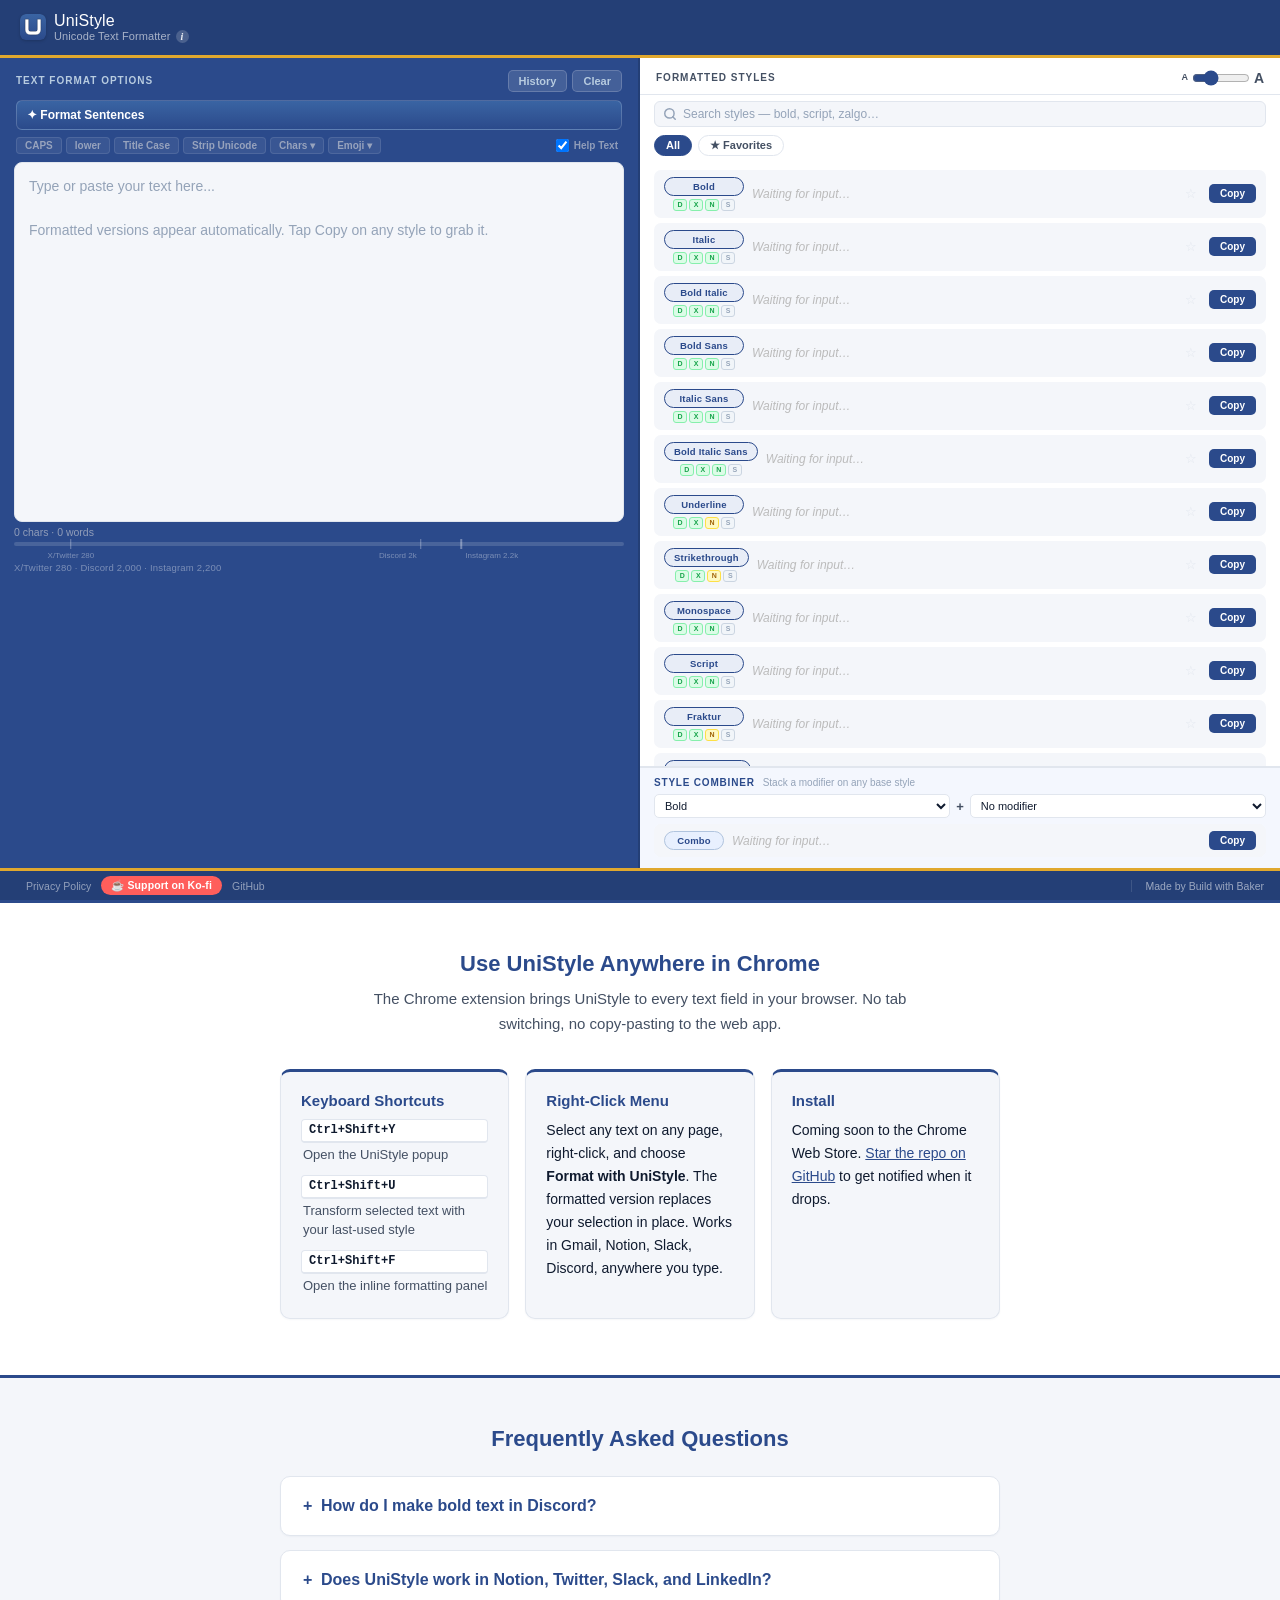
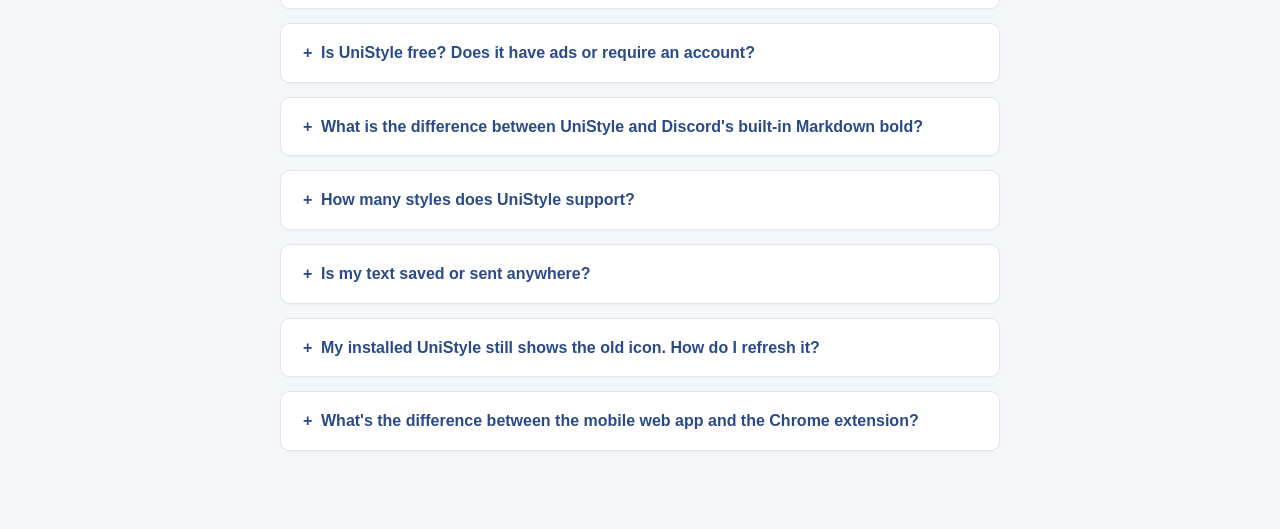
==== commit bcd4c8a6: "Mobile fix + favorites visual clarity: wrap .heart-btn:hover in @media (hover: hover) and (pointer: " ====
--- a/index.html
+++ b/index.html
@@ -617,7 +617,9 @@
       line-height: 1;
       transition: color 0.15s, transform 0.1s;
     }
-    .heart-btn:hover { color: var(--us-accent); }
+    @media (hover: hover) and (pointer: fine) {
+      .heart-btn:hover { color: var(--us-accent); }
+    }
     .heart-btn.active { color: var(--us-accent); }
     .heart-btn:active { transform: scale(1.3); }
 
@@ -1408,6 +1410,7 @@
   function toggleFavorite(key, btn) {
     favorites.has(key) ? favorites.delete(key) : favorites.add(key);
     btn.classList.toggle('active', favorites.has(key));
+    btn.textContent = favorites.has(key) ? '★' : '☆';
     saveFavorites();
     applyVisibility();
   }
@@ -1436,7 +1439,7 @@
         noFavMsg = document.createElement('p');
         noFavMsg.id = 'no-favs-msg';
         noFavMsg.style.cssText = 'font-size:12px;color:#bbb;padding:12px 4px;font-style:italic;';
-        noFavMsg.textContent = 'No favorites yet — click ★ on any style to pin it here.';
+        noFavMsg.textContent = 'No favorites yet — click ☆ on any style to pin it here.';
         outputList.prepend(noFavMsg);
       }
       noFavMsg.style.display = '';
@@ -1610,7 +1613,8 @@
 
       const heartBtn = document.createElement('button');
       heartBtn.className = 'heart-btn'+(favorites.has(style.key)?' active':'');
-      heartBtn.setAttribute('aria-label','Favorite '+style.label); heartBtn.textContent = '★';
+      heartBtn.setAttribute('aria-label','Favorite '+style.label);
+      heartBtn.textContent = favorites.has(style.key) ? '★' : '☆';
       heartBtn.addEventListener('click', () => toggleFavorite(style.key, heartBtn));
 
       const copyBtn = document.createElement('button');
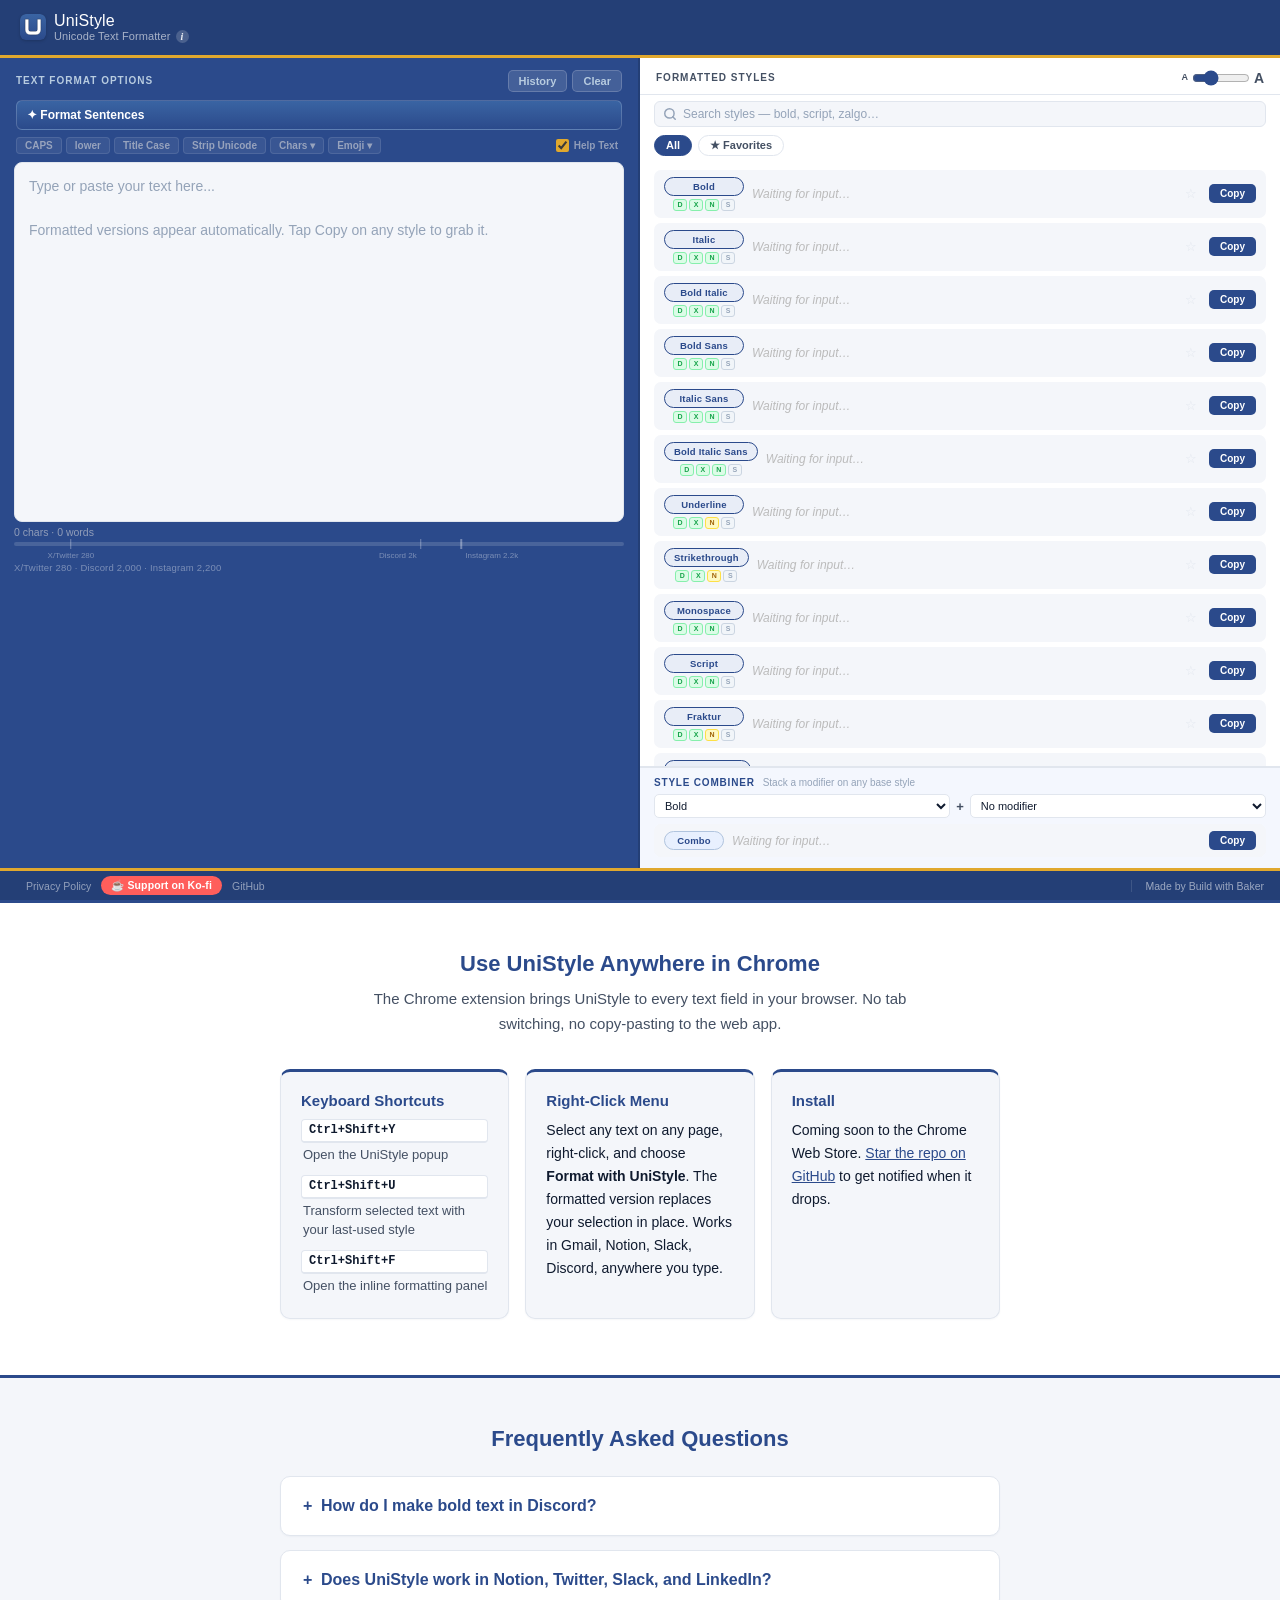
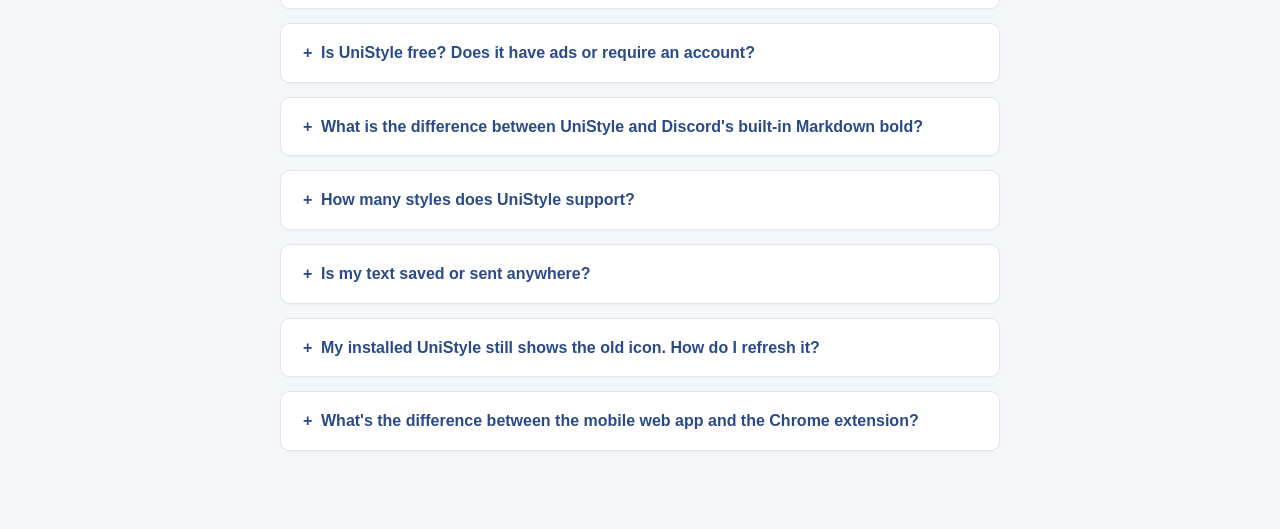
==== commit 999b5039: "Mobile UX + amber polish + Help Text toggle cleanup: (1) wrap .heart-btn:hover in @media (hover: hov" ====
--- a/index.html
+++ b/index.html
@@ -228,7 +228,7 @@
       white-space: nowrap;
     }
     .help-toggle:hover { color: rgba(245,240,232,0.88); }
-    .help-toggle input { cursor: pointer; margin: 0; }
+    .help-toggle input { cursor: pointer; margin: 0; accent-color: var(--us-accent); }
     .btn-header {
       background: rgba(255,255,255,0.12);
       color: var(--text-light);
@@ -758,9 +758,15 @@
     .mhb-close:hover, .mhb-close:focus { color: #fff; background: rgba(255,255,255,0.08); outline: none; }
     /* Highlight the element whose tip is currently shown in the mobile help bar */
     [data-tip-active="true"] {
-      outline: 2px solid #fbbf24;
+      outline: 1px solid var(--us-accent);
       outline-offset: 2px;
       border-radius: 4px;
+    }
+    /* Style rows use the existing 1px amber border for help-active state instead
+       of a doubled-up outline - keeps the treatment consistent with row hover. */
+    .style-row[data-tip-active="true"] {
+      outline: none;
+      border-color: var(--us-accent);
     }
 
     /* ── Footer ──────────────────────────────────────────── */
@@ -1591,6 +1597,7 @@
     STYLES.forEach(style => {
       const row = document.createElement('div');
       row.className = 'style-row'; row.dataset.key = style.key;
+      row.setAttribute('data-tip', style.tip);
 
       const pillCell = document.createElement('div'); pillCell.className = 'pill-cell';
       const pill = document.createElement('span'); pill.className = 'style-pill'; pill.textContent = style.label;
@@ -1822,10 +1829,15 @@
   helpToggle.addEventListener('change', () => {
     helpEnabled = helpToggle.checked;
     localStorage.setItem(HELP_KEY, helpEnabled ? 'true' : 'false');
-    if (!helpEnabled && ttActive) {
-      ttActive = null;
-      ttPortal.style.opacity = '0';
-      ttPortal.style.display = 'none';
+    if (!helpEnabled) {
+      if (ttActive) {
+        ttActive = null;
+        ttPortal.style.opacity = '0';
+        ttPortal.style.display = 'none';
+      }
+      if (mhbActive) {
+        hideMobileHelp();
+      }
     }
   });
 
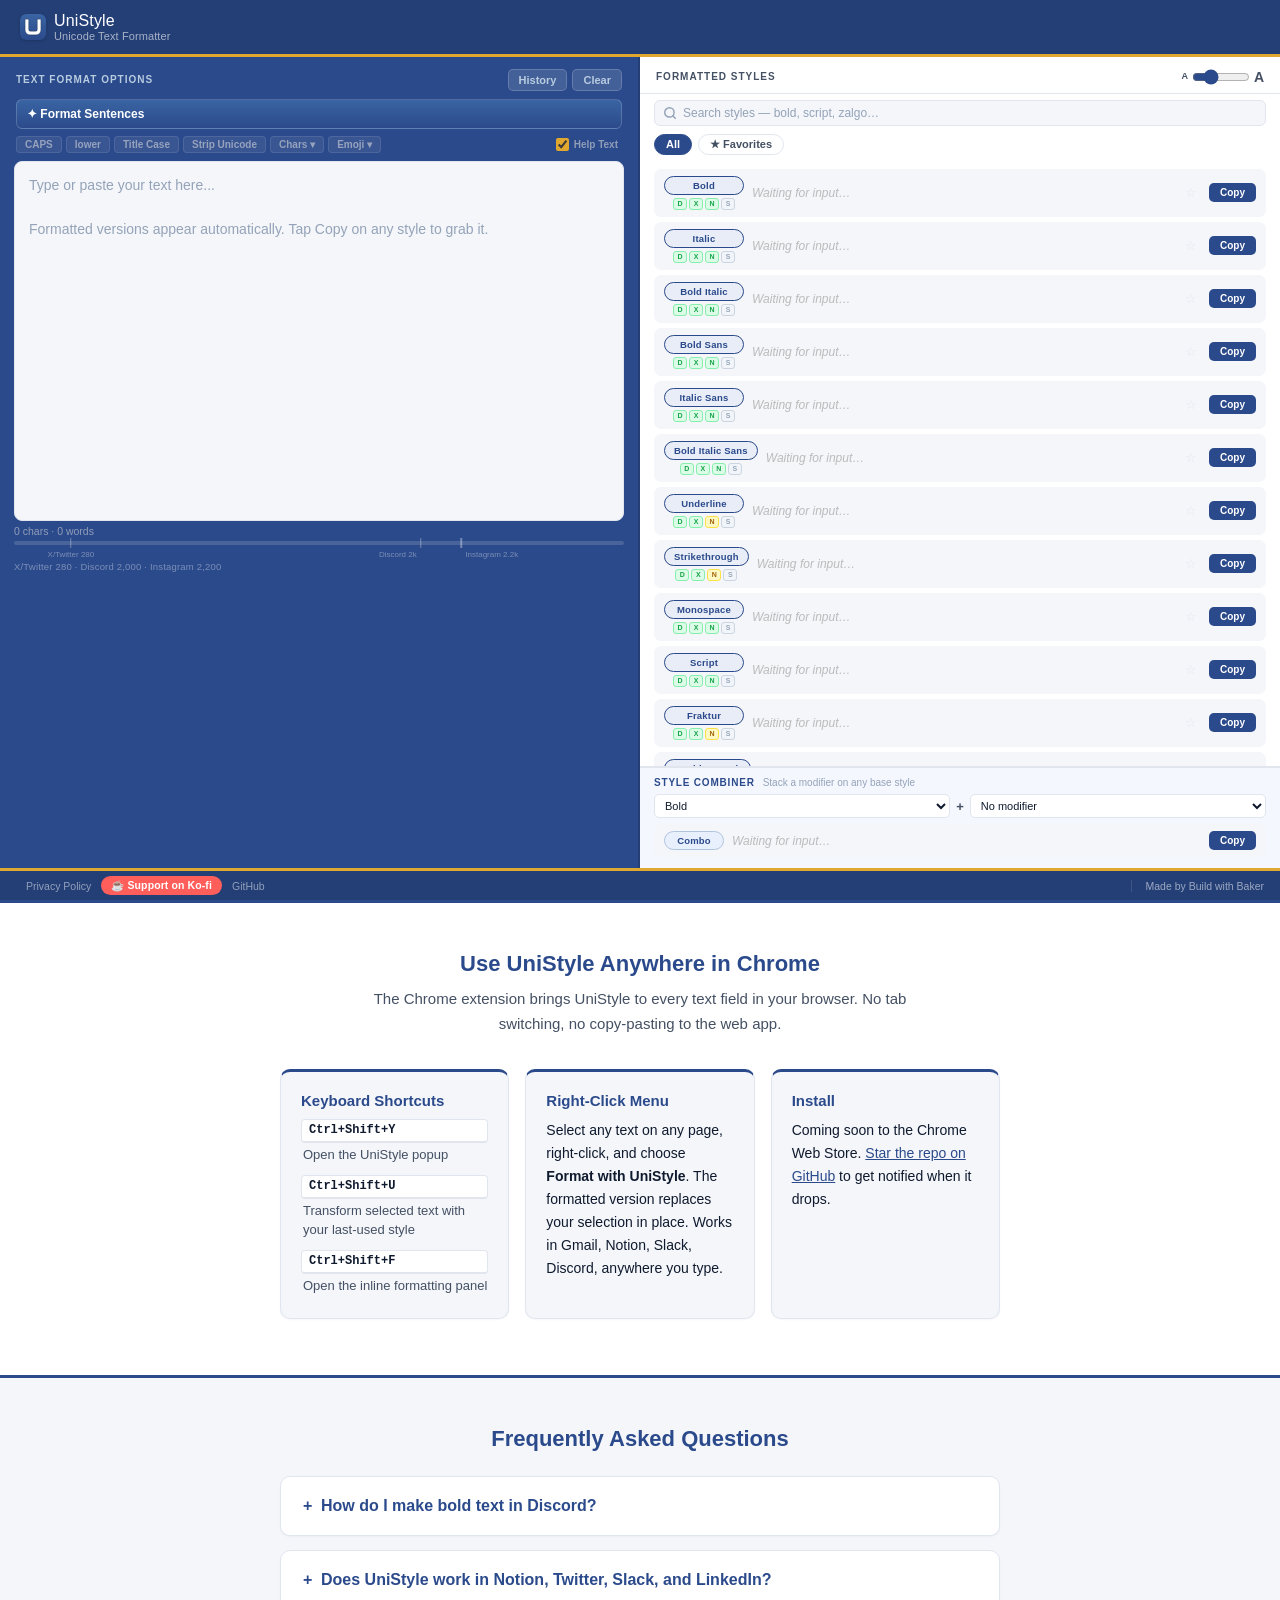
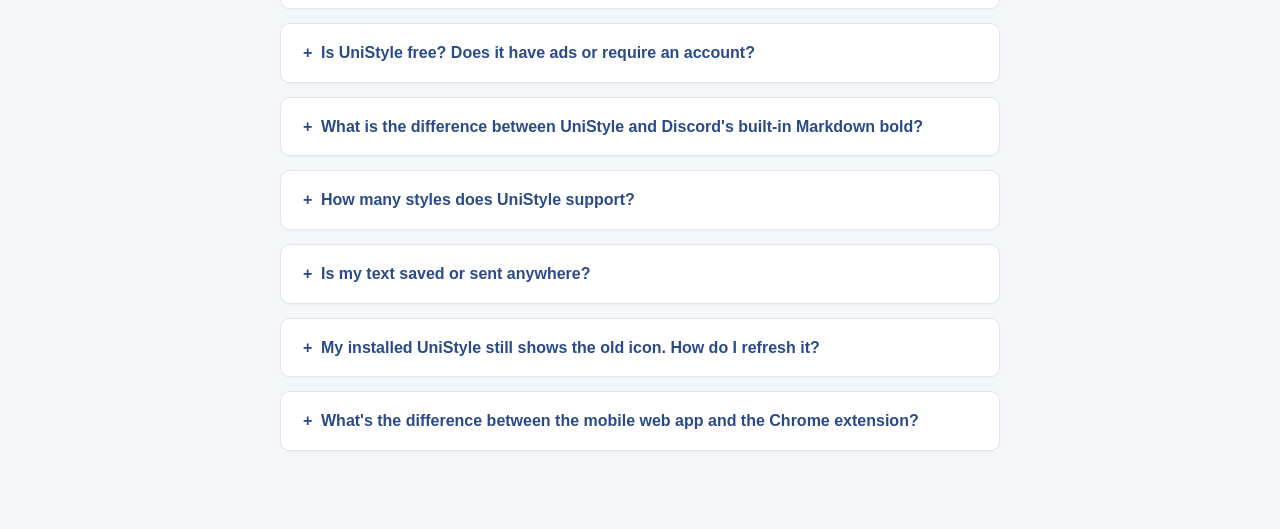
==== commit 719f7f17: "Fix mobile: remove duplicate help text trigger on header info icon" ====
--- a/index.html
+++ b/index.html
@@ -195,24 +195,6 @@
     }
     .header-title .title-text { display: flex; flex-direction: column; line-height: 1.1; }
     .header-title .title-tagline { font-size: 11px; font-weight: 500; color: rgba(255,255,255,0.6); letter-spacing: 0.01em; display: inline-flex; align-items: center; gap: 5px; }
-    .info-bubble {
-      display: inline-flex;
-      align-items: center;
-      justify-content: center;
-      width: 13px;
-      height: 13px;
-      border-radius: 50%;
-      background: rgba(255,255,255,0.18);
-      color: rgba(255,255,255,0.9);
-      font-size: 10px;
-      font-weight: 700;
-      font-style: italic;
-      font-family: Georgia, 'Times New Roman', serif;
-      cursor: help;
-      user-select: none;
-      transition: background 0.15s;
-    }
-    .info-bubble:hover, .info-bubble:focus { background: rgba(255,255,255,0.35); outline: none; }
     .header-actions { display: flex; gap: 8px; align-items: center; }
     .help-toggle {
       display: inline-flex;
@@ -1048,7 +1030,7 @@
       </div>
       <div class="title-text">
         <span class="brand-name">UniStyle</span>
-        <span class="title-tagline">Unicode Text Formatter<span class="info-bubble" tabindex="0" data-tip="Unicode styles copy-paste into Discord, Notion, X/Twitter, Slack, and more. The formatting travels with the text." aria-label="Unicode styles copy-paste into Discord, Notion, X/Twitter, Slack, and more. The formatting travels with the text.">i</span></span>
+        <span class="title-tagline">Unicode Text Formatter</span>
       </div>
     </h1>
     <div class="header-actions">
@@ -1911,45 +1893,6 @@
     ttPortal.style.opacity = '0';
     setTimeout(() => { if (ttPortal.style.opacity === '0') ttPortal.style.display = 'none'; }, 160);
   });
-  /* ── Info bubble: tap-to-show on touch + click ────────── */
-  const infoBubble = document.querySelector('.info-bubble[data-tip]');
-  if (infoBubble) {
-    infoBubble.addEventListener('click', e => {
-      e.stopPropagation();
-      if (ttActive === infoBubble) {
-        // Already open - close it
-        ttActive = null;
-        ttPortal.style.opacity = '0';
-        setTimeout(() => { if (ttPortal.style.opacity === '0') ttPortal.style.display = 'none'; }, 160);
-        return;
-      }
-      // Open via portal (same logic as the mouseover handler)
-      ttActive = infoBubble;
-      ttPortal.textContent = infoBubble.dataset.tip;
-      ttPortal.style.display = 'block';
-      ttPortal.style.opacity = '0';
-      requestAnimationFrame(() => {
-        const r  = infoBubble.getBoundingClientRect();
-        const tw = ttPortal.offsetWidth;
-        const th = ttPortal.offsetHeight;
-        const top = (window.innerHeight - r.bottom > th + 12) ? r.bottom + 5 : r.top - th - 8;
-        let left = r.left + r.width / 2 - tw / 2;
-        left = Math.max(8, Math.min(left, window.innerWidth - tw - 8));
-        ttPortal.style.top  = top  + 'px';
-        ttPortal.style.left = left + 'px';
-        ttPortal.style.opacity = '1';
-        // Auto-close when user taps/clicks elsewhere
-        const closeOnOutside = () => {
-          ttActive = null;
-          ttPortal.style.opacity = '0';
-          setTimeout(() => { if (ttPortal.style.opacity === '0') ttPortal.style.display = 'none'; }, 160);
-          document.removeEventListener('click', closeOnOutside, true);
-        };
-        setTimeout(() => document.addEventListener('click', closeOnOutside, true), 0);
-      });
-    });
-  }
-
   /* ── Special character insert ─────────────────────────── */
   function insertAtCursor(char) {
     const s = inputEl.selectionStart ?? inputEl.value.length;
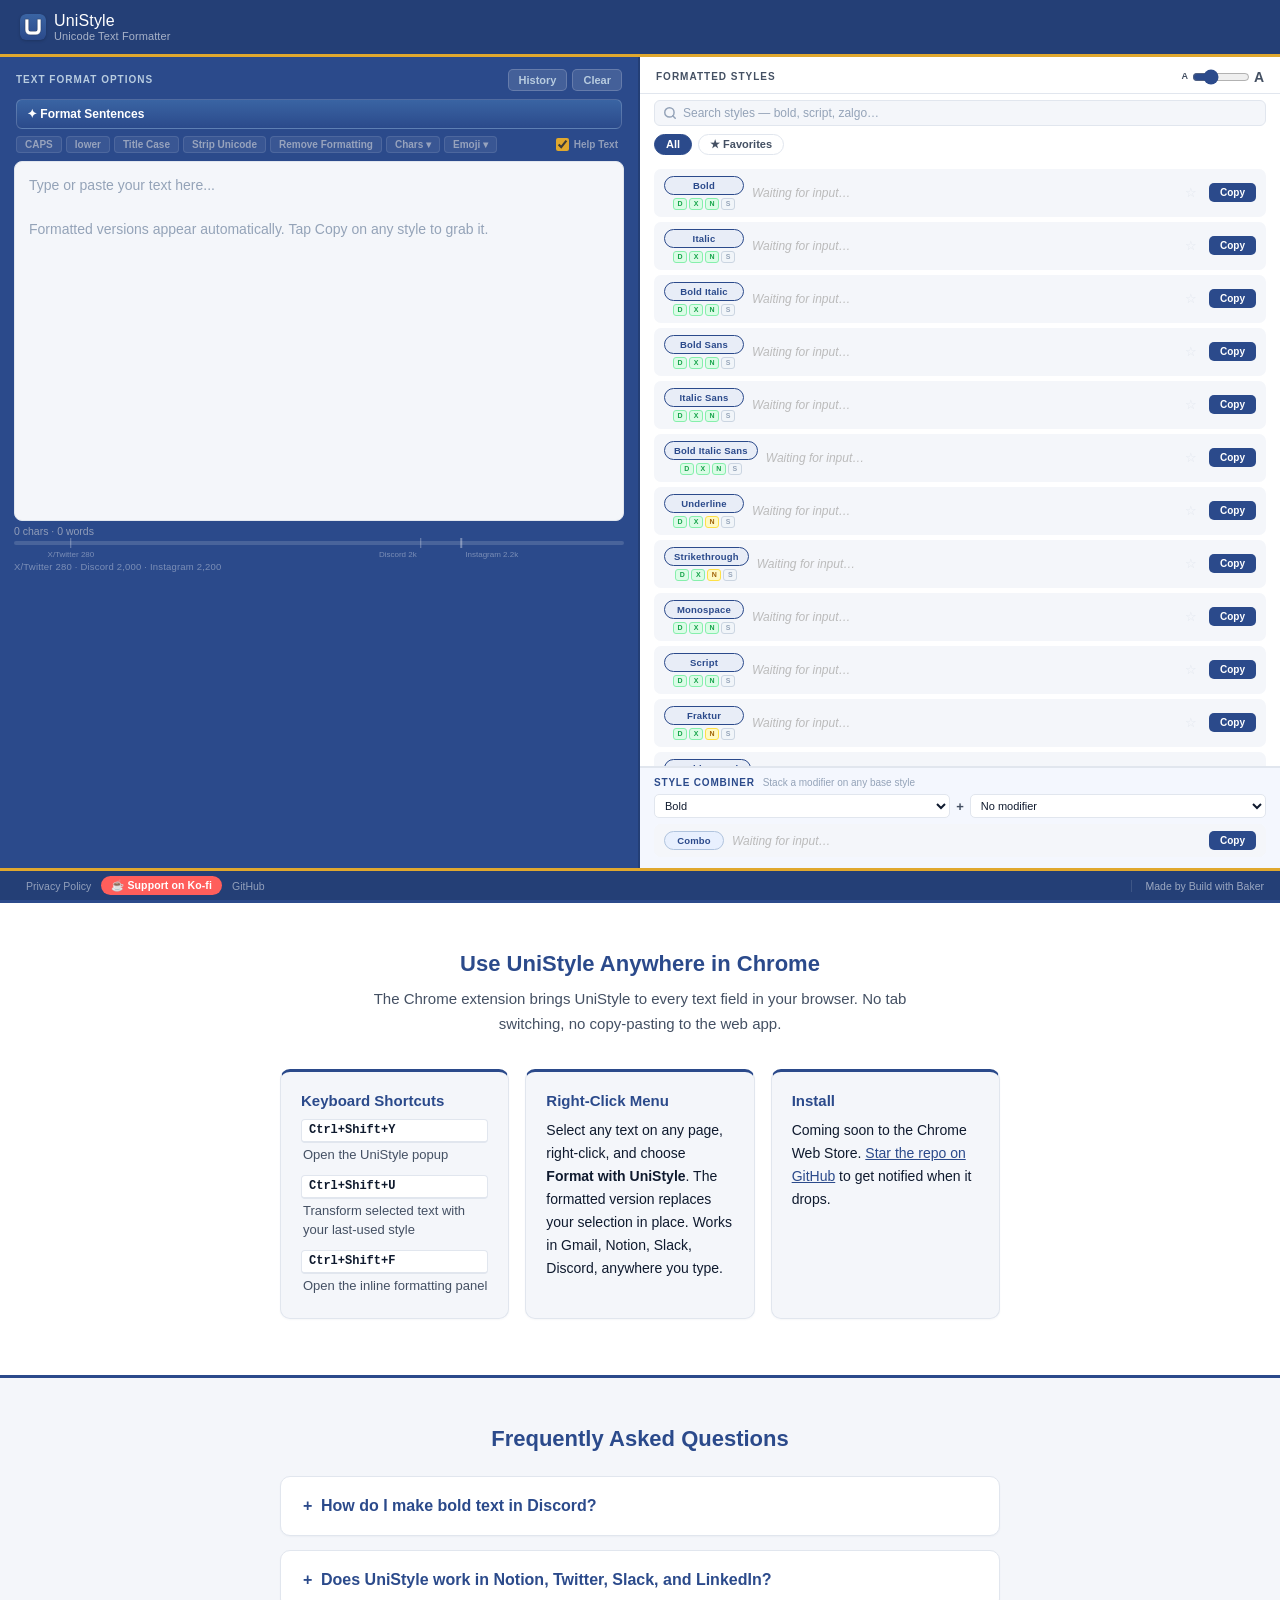
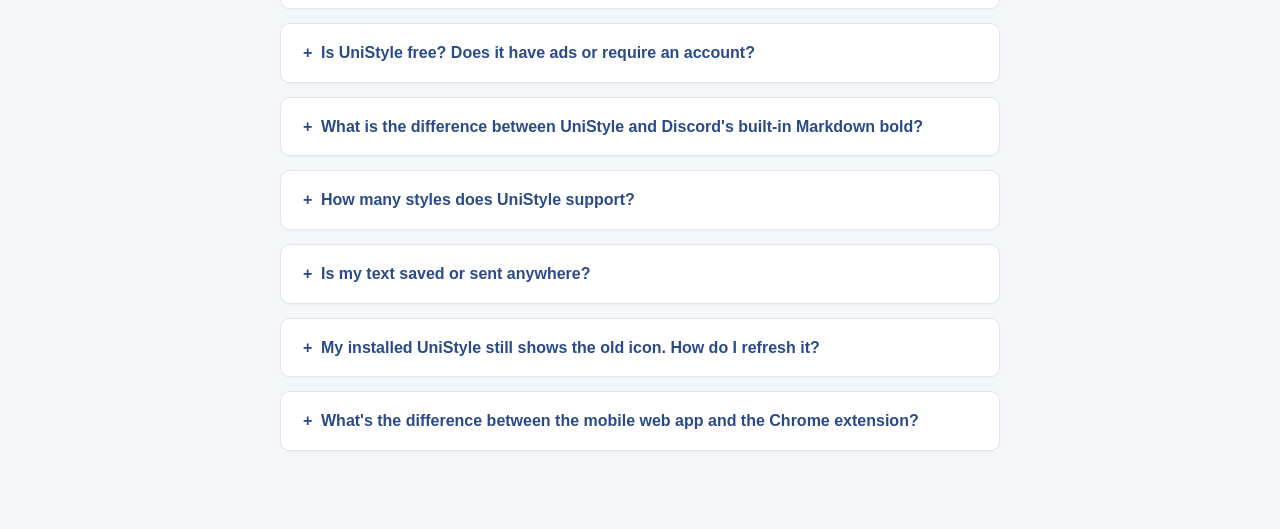
==== commit 617b46cc: "v1.7.2: add Remove Formatting (web app, right-click panel, popup carousel) - New removeFormatting() " ====
--- a/index.html
+++ b/index.html
@@ -1072,6 +1072,7 @@
           <button class="btn-transform" id="lowerBtn"  data-tip="Convert all text to lowercase">lower</button>
           <button class="btn-transform" id="titleBtn"  data-tip="Capitalize the first letter of every word">Title Case</button>
           <button class="btn-transform" id="stripBtn"  data-tip="Remove Unicode formatting — converts 𝐛𝐨𝐥𝐝, 𝓈𝒸𝓇𝒾𝓅𝓉, ｖａｐｏｒｗａｖｅ back to plain text">Strip Unicode</button>
+          <button class="btn-transform" id="removeFmtBtn"  data-tip="Remove formatting - turn bold/italic/markdown and pasted rich text into plain text, like Paste as plain text">Remove Formatting</button>
           <button class="btn-transform btn-chars-toggle" id="charsToggle"
             aria-expanded="false" aria-controls="specialCharsRow"
             data-tip="Show/hide special character insert buttons — em dash, smart quotes, arrows, math symbols, and more">Chars ▾</button>
@@ -1367,6 +1368,7 @@
   const lowerBtn     = document.getElementById('lowerBtn');
   const titleBtn     = document.getElementById('titleBtn');
   const stripBtn     = document.getElementById('stripBtn');
+  const removeFmtBtn = document.getElementById('removeFmtBtn');
   const charsToggle  = document.getElementById('charsToggle');
   const specialCharsRow = document.getElementById('specialCharsRow');
   const emojiToggle  = document.getElementById('emojiToggle');
@@ -1784,6 +1786,7 @@
   lowerBtn.addEventListener('click',  () => applyTransform(lowerBtn, s => s.toLowerCase()));
   titleBtn.addEventListener('click',  () => applyTransform(titleBtn, s => s.replace(/\b\w/g, c => c.toUpperCase())));
   stripBtn.addEventListener('click',  () => applyTransform(stripBtn, stripUnicode));
+  removeFmtBtn.addEventListener('click', () => applyTransform(removeFmtBtn, removeFormatting));
 
   /* ── Chars + Emoji toggles ───────────────────────────── */
   charsToggle.addEventListener('click', () => {
@@ -1959,7 +1962,7 @@
   }
   inputEl.addEventListener('input', autoGrowInput);
   // Also auto-grow when transform buttons / format / paste change the value
-  ['capsBtn','lowerBtn','titleBtn','stripBtn','formatBtn','clearBtn'].forEach(id => {
+  ['capsBtn','lowerBtn','titleBtn','stripBtn','removeFmtBtn','formatBtn','clearBtn'].forEach(id => {
     const b = document.getElementById(id);
     if (b) b.addEventListener('click', () => requestAnimationFrame(autoGrowInput));
   });
